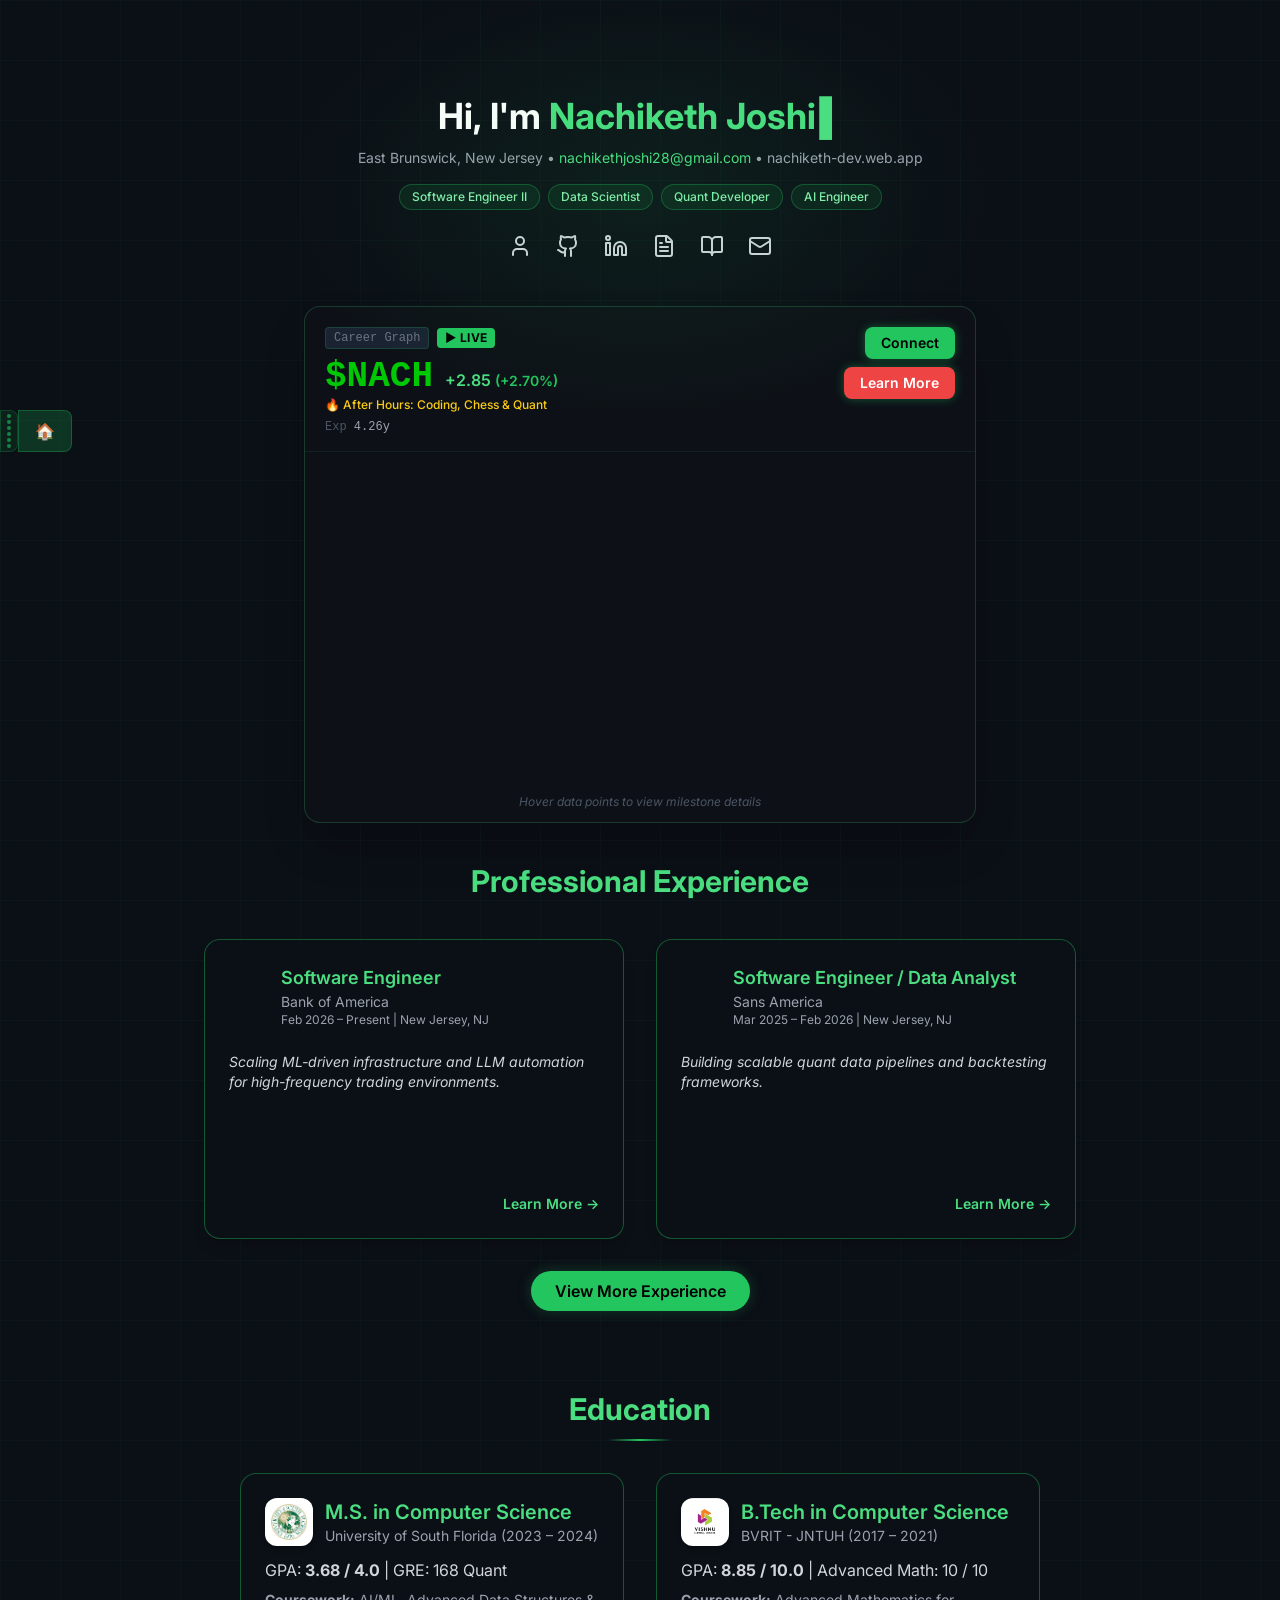
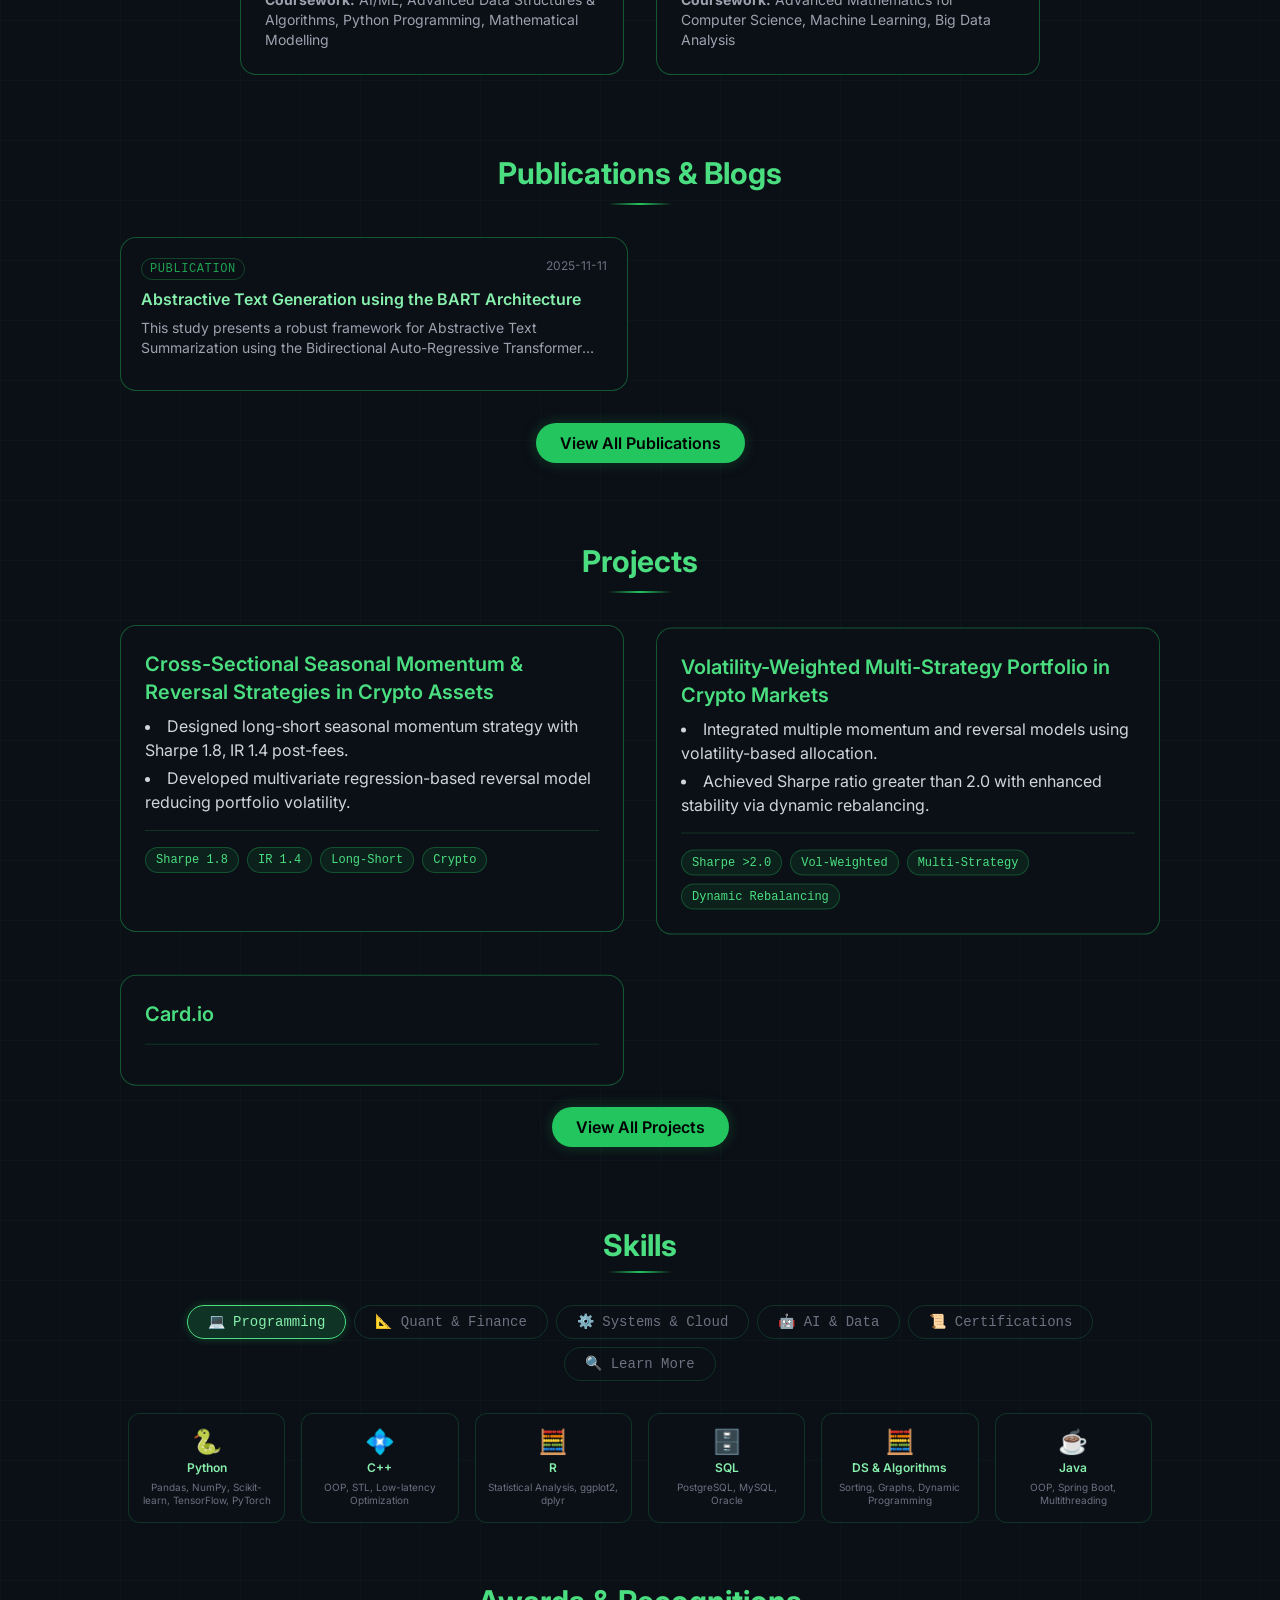
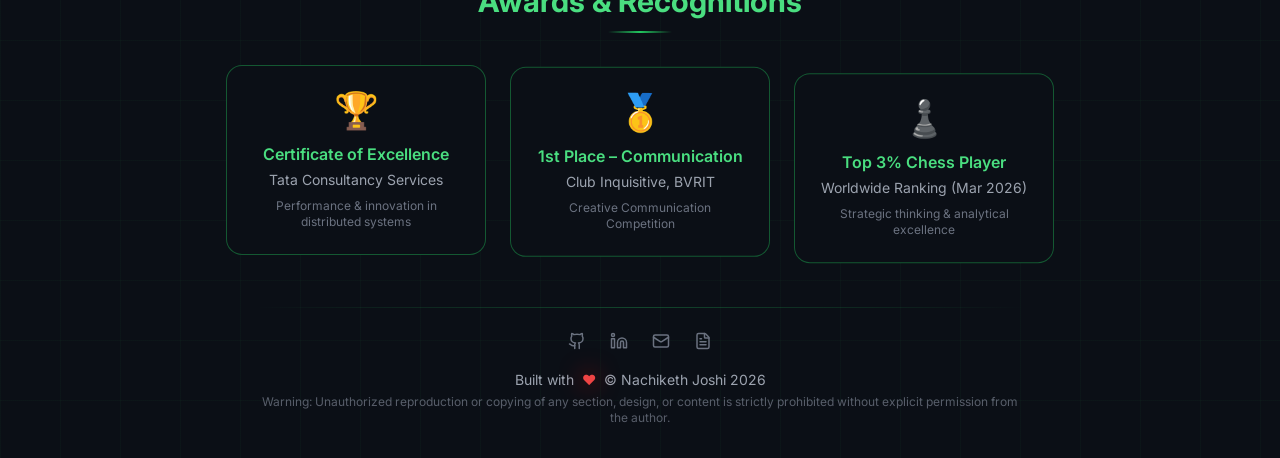
==== index.html @ 423914ac "deploy: nachikethjoshi28/portfolio@787a7dc255d54bb7ed77b43d5a99f5ac9893650b" ====
<!doctype html><html lang="en"><head><meta charset="utf-8"/><link rel="icon" href="./quant-logo.png"/><link rel="apple-touch-icon" href="./quant-logo.png"/><link rel="manifest" href="./manifest.json"/><meta name="viewport" content="width=device-width,initial-scale=1"/><meta name="theme-color" content="#000000"/><meta name="description" content="Web site created using create-react-app"/><link rel="apple-touch-icon" href="./logo192.png"/><link rel="manifest" href="./manifest.json"/><title>Nachiketh Joshi - Quantitative Portfolio</title><script defer="defer" src="./static/js/main.907b3007.js"></script><link href="./static/css/main.1e63f05b.css" rel="stylesheet"></head><body><noscript>You need to enable JavaScript to run this app.</noscript><div id="root"></div></body></html>
---- static/css/main.1e63f05b.css ----
@import url(https://fonts.googleapis.com/css2?family=Inter:wght@300;400;500;600;700;800&display=swap);*,:after,:before{--tw-border-spacing-x:0;--tw-border-spacing-y:0;--tw-translate-x:0;--tw-translate-y:0;--tw-rotate:0;--tw-skew-x:0;--tw-skew-y:0;--tw-scale-x:1;--tw-scale-y:1;--tw-pan-x: ;--tw-pan-y: ;--tw-pinch-zoom: ;--tw-scroll-snap-strictness:proximity;--tw-gradient-from-position: ;--tw-gradient-via-position: ;--tw-gradient-to-position: ;--tw-ordinal: ;--tw-slashed-zero: ;--tw-numeric-figure: ;--tw-numeric-spacing: ;--tw-numeric-fraction: ;--tw-ring-inset: ;--tw-ring-offset-width:0px;--tw-ring-offset-color:#fff;--tw-ring-color:#3b82f680;--tw-ring-offset-shadow:0 0 #0000;--tw-ring-shadow:0 0 #0000;--tw-shadow:0 0 #0000;--tw-shadow-colored:0 0 #0000;--tw-blur: ;--tw-brightness: ;--tw-contrast: ;--tw-grayscale: ;--tw-hue-rotate: ;--tw-invert: ;--tw-saturate: ;--tw-sepia: ;--tw-drop-shadow: ;--tw-backdrop-blur: ;--tw-backdrop-brightness: ;--tw-backdrop-contrast: ;--tw-backdrop-grayscale: ;--tw-backdrop-hue-rotate: ;--tw-backdrop-invert: ;--tw-backdrop-opacity: ;--tw-backdrop-saturate: ;--tw-backdrop-sepia: ;--tw-contain-size: ;--tw-contain-layout: ;--tw-contain-paint: ;--tw-contain-style: }::backdrop{--tw-border-spacing-x:0;--tw-border-spacing-y:0;--tw-translate-x:0;--tw-translate-y:0;--tw-rotate:0;--tw-skew-x:0;--tw-skew-y:0;--tw-scale-x:1;--tw-scale-y:1;--tw-pan-x: ;--tw-pan-y: ;--tw-pinch-zoom: ;--tw-scroll-snap-strictness:proximity;--tw-gradient-from-position: ;--tw-gradient-via-position: ;--tw-gradient-to-position: ;--tw-ordinal: ;--tw-slashed-zero: ;--tw-numeric-figure: ;--tw-numeric-spacing: ;--tw-numeric-fraction: ;--tw-ring-inset: ;--tw-ring-offset-width:0px;--tw-ring-offset-color:#fff;--tw-ring-color:#3b82f680;--tw-ring-offset-shadow:0 0 #0000;--tw-ring-shadow:0 0 #0000;--tw-shadow:0 0 #0000;--tw-shadow-colored:0 0 #0000;--tw-blur: ;--tw-brightness: ;--tw-contrast: ;--tw-grayscale: ;--tw-hue-rotate: ;--tw-invert: ;--tw-saturate: ;--tw-sepia: ;--tw-drop-shadow: ;--tw-backdrop-blur: ;--tw-backdrop-brightness: ;--tw-backdrop-contrast: ;--tw-backdrop-grayscale: ;--tw-backdrop-hue-rotate: ;--tw-backdrop-invert: ;--tw-backdrop-opacity: ;--tw-backdrop-saturate: ;--tw-backdrop-sepia: ;--tw-contain-size: ;--tw-contain-layout: ;--tw-contain-paint: ;--tw-contain-style: }

/*
! tailwindcss v3.4.18 | MIT License | https://tailwindcss.com
*/*,:after,:before{border:0 solid #e5e7eb;box-sizing:border-box}:after,:before{--tw-content:""}:host,html{-webkit-text-size-adjust:100%;font-feature-settings:normal;-webkit-tap-highlight-color:transparent;font-family:ui-sans-serif,system-ui,sans-serif,Apple Color Emoji,Segoe UI Emoji,Segoe UI Symbol,Noto Color Emoji;font-variation-settings:normal;line-height:1.5;tab-size:4}body{line-height:inherit;margin:0}hr{border-top-width:1px;color:inherit;height:0}abbr:where([title]){-webkit-text-decoration:underline dotted;text-decoration:underline dotted}h1,h2,h3,h4,h5,h6{font-size:inherit;font-weight:inherit}a{color:inherit;text-decoration:inherit}b,strong{font-weight:bolder}code,kbd,pre,samp{font-feature-settings:normal;font-family:ui-monospace,SFMono-Regular,Menlo,Monaco,Consolas,Liberation Mono,Courier New,monospace;font-size:1em;font-variation-settings:normal}small{font-size:80%}sub,sup{font-size:75%;line-height:0;position:relative;vertical-align:initial}sub{bottom:-.25em}sup{top:-.5em}table{border-collapse:collapse;border-color:inherit;text-indent:0}button,input,optgroup,select,textarea{font-feature-settings:inherit;color:inherit;font-family:inherit;font-size:100%;font-variation-settings:inherit;font-weight:inherit;letter-spacing:inherit;line-height:inherit;margin:0;padding:0}button,select{text-transform:none}button,input:where([type=button]),input:where([type=reset]),input:where([type=submit]){-webkit-appearance:button;background-color:initial;background-image:none}:-moz-focusring{outline:auto}:-moz-ui-invalid{box-shadow:none}progress{vertical-align:initial}::-webkit-inner-spin-button,::-webkit-outer-spin-button{height:auto}[type=search]{-webkit-appearance:textfield;outline-offset:-2px}::-webkit-search-decoration{-webkit-appearance:none}::-webkit-file-upload-button{-webkit-appearance:button;font:inherit}summary{display:list-item}blockquote,dd,dl,figure,h1,h2,h3,h4,h5,h6,hr,p,pre{margin:0}fieldset{margin:0}fieldset,legend{padding:0}menu,ol,ul{list-style:none;margin:0;padding:0}dialog{padding:0}textarea{resize:vertical}input::placeholder,textarea::placeholder{color:#9ca3af;opacity:1}[role=button],button{cursor:pointer}:disabled{cursor:default}audio,canvas,embed,iframe,img,object,svg,video{display:block;vertical-align:middle}img,video{height:auto;max-width:100%}[hidden]:where(:not([hidden=until-found])){display:none}.visible{visibility:visible}.fixed{position:fixed}.absolute{position:absolute}.relative{position:relative}.sticky{position:-webkit-sticky;position:sticky}.inset-0{inset:0}.-left-2{left:-.5rem}.-right-2{right:-.5rem}.left-6{left:1.5rem}.right-4{right:1rem}.right-6{right:1.5rem}.right-8{right:2rem}.top-0{top:0}.top-1\/2{top:50%}.top-2{top:.5rem}.top-3{top:.75rem}.top-4{top:1rem}.z-10{z-index:10}.z-50{z-index:50}.col-span-1{grid-column:span 1/span 1}.mx-auto{margin-left:auto;margin-right:auto}.my-0\.5{margin-bottom:.125rem;margin-top:.125rem}.my-10{margin-bottom:2.5rem;margin-top:2.5rem}.my-5{margin-bottom:1.25rem;margin-top:1.25rem}.my-6{margin-bottom:1.5rem;margin-top:1.5rem}.mb-1{margin-bottom:.25rem}.mb-1\.5{margin-bottom:.375rem}.mb-10{margin-bottom:2.5rem}.mb-2{margin-bottom:.5rem}.mb-3{margin-bottom:.75rem}.mb-4{margin-bottom:1rem}.mb-5{margin-bottom:1.25rem}.mb-6{margin-bottom:1.5rem}.mb-8{margin-bottom:2rem}.mr-2{margin-right:.5rem}.mt-0\.5{margin-top:.125rem}.mt-1{margin-top:.25rem}.mt-1\.5{margin-top:.375rem}.mt-12{margin-top:3rem}.mt-2{margin-top:.5rem}.mt-3{margin-top:.75rem}.mt-4{margin-top:1rem}.mt-6{margin-top:1.5rem}.mt-8{margin-top:2rem}.line-clamp-1{-webkit-line-clamp:1}.line-clamp-1,.line-clamp-2{-webkit-box-orient:vertical;display:-webkit-box;overflow:hidden}.line-clamp-2{-webkit-line-clamp:2}.line-clamp-3{-webkit-box-orient:vertical;-webkit-line-clamp:3;display:-webkit-box;overflow:hidden}.block{display:block}.inline{display:inline}.flex{display:flex}.inline-flex{display:inline-flex}.grid{display:grid}.contents{display:contents}.hidden{display:none}.h-1{height:.25rem}.h-10{height:2.5rem}.h-12{height:3rem}.h-14{height:3.5rem}.h-16{height:4rem}.h-40{height:10rem}.h-52{height:13rem}.h-\[110px\]{height:110px}.h-\[1px\]{height:1px}.h-\[2px\]{height:2px}.h-\[300px\]{height:300px}.h-full{height:100%}.max-h-0{max-height:0}.max-h-\[600px\]{max-height:600px}.min-h-\[150px\]{min-height:150px}.min-h-screen{min-height:100vh}.w-1{width:.25rem}.w-10{width:2.5rem}.w-11\/12{width:91.666667%}.w-12{width:3rem}.w-14{width:3.5rem}.w-16{width:4rem}.w-36{width:9rem}.w-\[260px\]{width:260px}.w-\[90\%\]{width:90%}.w-full{width:100%}.min-w-\[150px\]{min-width:150px}.min-w-\[220px\]{min-width:220px}.max-w-2xl{max-width:42rem}.max-w-3xl{max-width:48rem}.max-w-4xl{max-width:56rem}.max-w-5xl{max-width:64rem}.max-w-6xl{max-width:72rem}.max-w-md{max-width:28rem}.max-w-sm{max-width:24rem}.max-w-xl{max-width:36rem}.flex-1{flex:1 1}.flex-shrink-0,.shrink-0{flex-shrink:0}.-translate-x-4{--tw-translate-x:-1rem}.-translate-x-4,.-translate-x-6{transform:translate(var(--tw-translate-x),var(--tw-translate-y)) rotate(var(--tw-rotate)) skewX(var(--tw-skew-x)) skewY(var(--tw-skew-y)) scaleX(var(--tw-scale-x)) scaleY(var(--tw-scale-y))}.-translate-x-6{--tw-translate-x:-1.5rem}.-translate-y-1\/2{--tw-translate-y:-50%}.-translate-y-1\/2,.transform{transform:translate(var(--tw-translate-x),var(--tw-translate-y)) rotate(var(--tw-rotate)) skewX(var(--tw-skew-x)) skewY(var(--tw-skew-y)) scaleX(var(--tw-scale-x)) scaleY(var(--tw-scale-y))}.cursor-default{cursor:default}.cursor-grab{cursor:grab}.cursor-pointer{cursor:pointer}.select-none{-webkit-user-select:none;user-select:none}.resize{resize:both}.list-inside{list-style-position:inside}.list-disc{list-style-type:disc}.grid-cols-1{grid-template-columns:repeat(1,minmax(0,1fr))}.grid-cols-2{grid-template-columns:repeat(2,minmax(0,1fr))}.flex-row{flex-direction:row}.flex-row-reverse{flex-direction:row-reverse}.flex-col{flex-direction:column}.flex-wrap{flex-wrap:wrap}.items-start{align-items:flex-start}.items-center{align-items:center}.items-baseline{align-items:baseline}.items-stretch{align-items:stretch}.justify-center{justify-content:center}.justify-between{justify-content:space-between}.gap-0\.5{gap:.125rem}.gap-1{gap:.25rem}.gap-1\.5{gap:.375rem}.gap-2{gap:.5rem}.gap-3{gap:.75rem}.gap-4{gap:1rem}.gap-5{gap:1.25rem}.gap-6{gap:1.5rem}.gap-8{gap:2rem}.space-y-1>:not([hidden])~:not([hidden]){--tw-space-y-reverse:0;margin-bottom:calc(.25rem*var(--tw-space-y-reverse));margin-top:calc(.25rem*(1 - var(--tw-space-y-reverse)))}.space-y-10>:not([hidden])~:not([hidden]){--tw-space-y-reverse:0;margin-bottom:calc(2.5rem*var(--tw-space-y-reverse));margin-top:calc(2.5rem*(1 - var(--tw-space-y-reverse)))}.space-y-3>:not([hidden])~:not([hidden]){--tw-space-y-reverse:0;margin-bottom:calc(.75rem*var(--tw-space-y-reverse));margin-top:calc(.75rem*(1 - var(--tw-space-y-reverse)))}.space-y-5>:not([hidden])~:not([hidden]){--tw-space-y-reverse:0;margin-bottom:calc(1.25rem*var(--tw-space-y-reverse));margin-top:calc(1.25rem*(1 - var(--tw-space-y-reverse)))}.overflow-hidden{overflow:hidden}.overflow-y-auto{overflow-y:auto}.whitespace-pre-wrap{white-space:pre-wrap}.rounded{border-radius:.25rem}.rounded-2xl{border-radius:1rem}.rounded-3xl{border-radius:1.5rem}.rounded-full{border-radius:9999px}.rounded-lg{border-radius:.5rem}.rounded-md{border-radius:.375rem}.rounded-xl{border-radius:.75rem}.rounded-l-xl{border-bottom-left-radius:.75rem;border-top-left-radius:.75rem}.rounded-r-xl{border-bottom-right-radius:.75rem;border-top-right-radius:.75rem}.rounded-bl-lg{border-bottom-left-radius:.5rem}.rounded-br-lg{border-bottom-right-radius:.5rem}.rounded-tl-lg{border-top-left-radius:.5rem}.rounded-tr-lg{border-top-right-radius:.5rem}.border{border-width:1px}.border-2{border-width:2px}.border-b{border-bottom-width:1px}.border-t{border-top-width:1px}.border-blue-500\/30{border-color:#3b82f64d}.border-gray-600\/30{border-color:#4b55634d}.border-green-200{--tw-border-opacity:1;border-color:#bbf7d0;border-color:rgb(187 247 208/var(--tw-border-opacity,1))}.border-green-400{--tw-border-opacity:1;border-color:#4ade80;border-color:rgb(74 222 128/var(--tw-border-opacity,1))}.border-green-400\/20{border-color:#4ade8033}.border-green-400\/40{border-color:#4ade8066}.border-green-400\/60{border-color:#4ade8099}.border-green-500{--tw-border-opacity:1;border-color:#22c55e;border-color:rgb(34 197 94/var(--tw-border-opacity,1))}.border-green-500\/10{border-color:#22c55e1a}.border-green-500\/15{border-color:#22c55e26}.border-green-500\/20{border-color:#22c55e33}.border-green-500\/30{border-color:#22c55e4d}.border-green-500\/40{border-color:#22c55e66}.border-green-500\/60{border-color:#22c55e99}.border-purple-500\/30{border-color:#a855f74d}.border-yellow-500\/30{border-color:#eab3084d}.bg-\[\#0a0d12\]{--tw-bg-opacity:1;background-color:#0a0d12;background-color:rgb(10 13 18/var(--tw-bg-opacity,1))}.bg-\[\#0b0f16\]{--tw-bg-opacity:1;background-color:#0b0f16;background-color:rgb(11 15 22/var(--tw-bg-opacity,1))}.bg-\[\#0b0f16\]\/80{background-color:#0b0f16cc}.bg-\[\#0b0f16\]\/90{background-color:#0b0f16e6}.bg-\[\#0b0f16\]\/95{background-color:#0b0f16f2}.bg-\[\#0b1320\]{--tw-bg-opacity:1;background-color:#0b1320;background-color:rgb(11 19 32/var(--tw-bg-opacity,1))}.bg-\[\#0d1117\]{--tw-bg-opacity:1;background-color:#0d1117;background-color:rgb(13 17 23/var(--tw-bg-opacity,1))}.bg-\[\#101826\]\/90{background-color:#101826e6}.bg-\[\#1a2332\]{--tw-bg-opacity:1;background-color:#1a2332;background-color:rgb(26 35 50/var(--tw-bg-opacity,1))}.bg-black\/70{background-color:#000000b3}.bg-blue-500\/10{background-color:#3b82f61a}.bg-gray-700\/40{background-color:#37415166}.bg-green-500{--tw-bg-opacity:1;background-color:#22c55e;background-color:rgb(34 197 94/var(--tw-bg-opacity,1))}.bg-green-500\/10{background-color:#22c55e1a}.bg-green-500\/20{background-color:#22c55e33}.bg-green-500\/60{background-color:#22c55e99}.bg-purple-500\/10{background-color:#a855f71a}.bg-red-500{--tw-bg-opacity:1;background-color:#ef4444;background-color:rgb(239 68 68/var(--tw-bg-opacity,1))}.bg-transparent{background-color:initial}.bg-white{--tw-bg-opacity:1;background-color:#fff;background-color:rgb(255 255 255/var(--tw-bg-opacity,1))}.bg-yellow-500\/10{background-color:#eab3081a}.bg-gradient-to-r{background-image:linear-gradient(to right,var(--tw-gradient-stops))}.from-transparent{--tw-gradient-from:#0000 var(--tw-gradient-from-position);--tw-gradient-to:#0000 var(--tw-gradient-to-position);--tw-gradient-stops:var(--tw-gradient-from),var(--tw-gradient-to)}.via-green-500{--tw-gradient-to:#22c55e00 var(--tw-gradient-to-position);--tw-gradient-stops:var(--tw-gradient-from),#22c55e var(--tw-gradient-via-position),var(--tw-gradient-to)}.via-green-500\/30{--tw-gradient-to:#22c55e00 var(--tw-gradient-to-position);--tw-gradient-stops:var(--tw-gradient-from),#22c55e4d var(--tw-gradient-via-position),var(--tw-gradient-to)}.via-green-500\/40{--tw-gradient-to:#22c55e00 var(--tw-gradient-to-position);--tw-gradient-stops:var(--tw-gradient-from),#22c55e66 var(--tw-gradient-via-position),var(--tw-gradient-to)}.via-green-500\/60{--tw-gradient-to:#22c55e00 var(--tw-gradient-to-position);--tw-gradient-stops:var(--tw-gradient-from),#22c55e99 var(--tw-gradient-via-position),var(--tw-gradient-to)}.to-transparent{--tw-gradient-to:#0000 var(--tw-gradient-to-position)}.object-contain{object-fit:contain}.object-cover{object-fit:cover}.p-1\.5{padding:.375rem}.p-14{padding:3.5rem}.p-2{padding:.5rem}.p-3{padding:.75rem}.p-5{padding:1.25rem}.p-6{padding:1.5rem}.p-8{padding:2rem}.px-1{padding-left:.25rem;padding-right:.25rem}.px-1\.5{padding-left:.375rem;padding-right:.375rem}.px-10{padding-left:2.5rem;padding-right:2.5rem}.px-2{padding-left:.5rem;padding-right:.5rem}.px-2\.5{padding-left:.625rem;padding-right:.625rem}.px-3{padding-left:.75rem;padding-right:.75rem}.px-4{padding-left:1rem;padding-right:1rem}.px-5{padding-left:1.25rem;padding-right:1.25rem}.px-6{padding-left:1.5rem;padding-right:1.5rem}.py-0\.5{padding-bottom:.125rem;padding-top:.125rem}.py-1{padding-bottom:.25rem;padding-top:.25rem}.py-1\.5{padding-bottom:.375rem;padding-top:.375rem}.py-10{padding-bottom:2.5rem;padding-top:2.5rem}.py-12{padding-bottom:3rem;padding-top:3rem}.py-2{padding-bottom:.5rem;padding-top:.5rem}.py-20{padding-bottom:5rem;padding-top:5rem}.py-3{padding-bottom:.75rem;padding-top:.75rem}.py-6{padding-bottom:1.5rem;padding-top:1.5rem}.py-8{padding-bottom:2rem;padding-top:2rem}.pb-1{padding-bottom:.25rem}.pb-1\.5{padding-bottom:.375rem}.pb-10{padding-bottom:2.5rem}.pb-14{padding-bottom:3.5rem}.pb-2{padding-bottom:.5rem}.pb-3{padding-bottom:.75rem}.pb-4{padding-bottom:1rem}.pb-5{padding-bottom:1.25rem}.pb-8{padding-bottom:2rem}.pt-1{padding-top:.25rem}.pt-1\.5{padding-top:.375rem}.pt-14{padding-top:3.5rem}.pt-16{padding-top:4rem}.pt-20{padding-top:5rem}.pt-24{padding-top:6rem}.pt-3{padding-top:.75rem}.pt-4{padding-top:1rem}.pt-5{padding-top:1.25rem}.text-left{text-align:left}.text-center{text-align:center}.text-right{text-align:right}.font-mono{font-family:ui-monospace,SFMono-Regular,Menlo,Monaco,Consolas,Liberation Mono,Courier New,monospace}.text-2xl{font-size:1.5rem;line-height:2rem}.text-3xl{font-size:1.875rem;line-height:2.25rem}.text-4xl{font-size:2.25rem;line-height:2.5rem}.text-5xl{font-size:3rem;line-height:1}.text-\[1\.3rem\]{font-size:1.3rem}.text-\[10px\]{font-size:10px}.text-\[11px\]{font-size:11px}.text-\[12px\]{font-size:12px}.text-\[15px\]{font-size:15px}.text-base{font-size:1rem;line-height:1.5rem}.text-lg{font-size:1.125rem;line-height:1.75rem}.text-sm{font-size:.875rem;line-height:1.25rem}.text-xl{font-size:1.25rem;line-height:1.75rem}.text-xs{font-size:.75rem;line-height:1rem}.font-bold{font-weight:700}.font-extrabold{font-weight:800}.font-medium{font-weight:500}.font-semibold{font-weight:600}.uppercase{text-transform:uppercase}.capitalize{text-transform:capitalize}.italic{font-style:italic}.tabular-nums{--tw-numeric-spacing:tabular-nums;font-feature-settings:var(--tw-ordinal) var(--tw-slashed-zero) var(--tw-numeric-figure) var(--tw-numeric-spacing) var(--tw-numeric-fraction);font-variant-numeric:var(--tw-ordinal) var(--tw-slashed-zero) var(--tw-numeric-figure) var(--tw-numeric-spacing) var(--tw-numeric-fraction)}.leading-none{line-height:1}.leading-relaxed{line-height:1.625}.leading-snug{line-height:1.375}.leading-tight{line-height:1.25}.tracking-\[0\.2em\]{letter-spacing:.2em}.tracking-wide{letter-spacing:.025em}.tracking-wider{letter-spacing:.05em}.tracking-widest{letter-spacing:.1em}.text-black{--tw-text-opacity:1;color:#000;color:rgb(0 0 0/var(--tw-text-opacity,1))}.text-blue-400{--tw-text-opacity:1;color:#60a5fa;color:rgb(96 165 250/var(--tw-text-opacity,1))}.text-gray-200{--tw-text-opacity:1;color:#e5e7eb;color:rgb(229 231 235/var(--tw-text-opacity,1))}.text-gray-300{--tw-text-opacity:1;color:#d1d5db;color:rgb(209 213 219/var(--tw-text-opacity,1))}.text-gray-400{--tw-text-opacity:1;color:#9ca3af;color:rgb(156 163 175/var(--tw-text-opacity,1))}.text-gray-500{--tw-text-opacity:1;color:#6b7280;color:rgb(107 114 128/var(--tw-text-opacity,1))}.text-gray-500\/80{color:#6b7280cc}.text-gray-600{--tw-text-opacity:1;color:#4b5563;color:rgb(75 85 99/var(--tw-text-opacity,1))}.text-green-300{--tw-text-opacity:1;color:#86efac;color:rgb(134 239 172/var(--tw-text-opacity,1))}.text-green-400{--tw-text-opacity:1;color:#4ade80;color:rgb(74 222 128/var(--tw-text-opacity,1))}.text-green-400\/50{color:#4ade8080}.text-green-400\/70{color:#4ade80b3}.text-green-500{--tw-text-opacity:1;color:#22c55e;color:rgb(34 197 94/var(--tw-text-opacity,1))}.text-green-500\/60{color:#22c55e99}.text-green-500\/80{color:#22c55ecc}.text-purple-400{--tw-text-opacity:1;color:#c084fc;color:rgb(192 132 252/var(--tw-text-opacity,1))}.text-red-500{--tw-text-opacity:1;color:#ef4444;color:rgb(239 68 68/var(--tw-text-opacity,1))}.text-white{--tw-text-opacity:1;color:#fff;color:rgb(255 255 255/var(--tw-text-opacity,1))}.text-yellow-400{--tw-text-opacity:1;color:#facc15;color:rgb(250 204 21/var(--tw-text-opacity,1))}.placeholder-gray-500::placeholder{--tw-placeholder-opacity:1;color:#6b7280;color:rgb(107 114 128/var(--tw-placeholder-opacity,1))}.placeholder-gray-600::placeholder{--tw-placeholder-opacity:1;color:#4b5563;color:rgb(75 85 99/var(--tw-placeholder-opacity,1))}.opacity-0{opacity:0}.opacity-100{opacity:1}.shadow-2xl{--tw-shadow:0 25px 50px -12px #00000040;--tw-shadow-colored:0 25px 50px -12px var(--tw-shadow-color);box-shadow:0 0 #0000,0 0 #0000,var(--tw-shadow);box-shadow:var(--tw-ring-offset-shadow,0 0 #0000),var(--tw-ring-shadow,0 0 #0000),var(--tw-shadow)}.shadow-\[0_0_10px_rgba\(239\2c 68\2c 68\2c 0\.6\)\]{--tw-shadow:0 0 10px #ef444499;--tw-shadow-colored:0 0 10px var(--tw-shadow-color)}.shadow-\[0_0_10px_rgba\(239\2c 68\2c 68\2c 0\.6\)\],.shadow-\[0_0_10px_rgba\(34\2c 197\2c 94\2c 0\.3\)\]{box-shadow:0 0 #0000,0 0 #0000,var(--tw-shadow);box-shadow:var(--tw-ring-offset-shadow,0 0 #0000),var(--tw-ring-shadow,0 0 #0000),var(--tw-shadow)}.shadow-\[0_0_10px_rgba\(34\2c 197\2c 94\2c 0\.3\)\]{--tw-shadow:0 0 10px #22c55e4d;--tw-shadow-colored:0 0 10px var(--tw-shadow-color)}.shadow-\[0_0_10px_rgba\(34\2c 197\2c 94\2c 0\.4\)\]{--tw-shadow:0 0 10px #22c55e66;--tw-shadow-colored:0 0 10px var(--tw-shadow-color)}.shadow-\[0_0_10px_rgba\(34\2c 197\2c 94\2c 0\.4\)\],.shadow-\[0_0_10px_rgba\(34\2c 197\2c 94\2c 0\.5\)\]{box-shadow:0 0 #0000,0 0 #0000,var(--tw-shadow);box-shadow:var(--tw-ring-offset-shadow,0 0 #0000),var(--tw-ring-shadow,0 0 #0000),var(--tw-shadow)}.shadow-\[0_0_10px_rgba\(34\2c 197\2c 94\2c 0\.5\)\]{--tw-shadow:0 0 10px #22c55e80;--tw-shadow-colored:0 0 10px var(--tw-shadow-color)}.shadow-\[0_0_10px_rgba\(34\2c 197\2c 94\2c 0\.8\)\]{--tw-shadow:0 0 10px #22c55ecc;--tw-shadow-colored:0 0 10px var(--tw-shadow-color)}.shadow-\[0_0_10px_rgba\(34\2c 197\2c 94\2c 0\.8\)\],.shadow-\[0_0_15px_rgba\(34\2c 197\2c 94\2c 0\.25\)\]{box-shadow:0 0 #0000,0 0 #0000,var(--tw-shadow);box-shadow:var(--tw-ring-offset-shadow,0 0 #0000),var(--tw-ring-shadow,0 0 #0000),var(--tw-shadow)}.shadow-\[0_0_15px_rgba\(34\2c 197\2c 94\2c 0\.25\)\]{--tw-shadow:0 0 15px #22c55e40;--tw-shadow-colored:0 0 15px var(--tw-shadow-color)}.shadow-\[0_0_15px_rgba\(34\2c 197\2c 94\2c 0\.3\)\]{--tw-shadow:0 0 15px #22c55e4d;--tw-shadow-colored:0 0 15px var(--tw-shadow-color)}.shadow-\[0_0_15px_rgba\(34\2c 197\2c 94\2c 0\.3\)\],.shadow-\[0_0_15px_rgba\(34\2c 197\2c 94\2c 0\.6\)\]{box-shadow:0 0 #0000,0 0 #0000,var(--tw-shadow);box-shadow:var(--tw-ring-offset-shadow,0 0 #0000),var(--tw-ring-shadow,0 0 #0000),var(--tw-shadow)}.shadow-\[0_0_15px_rgba\(34\2c 197\2c 94\2c 0\.6\)\]{--tw-shadow:0 0 15px #22c55e99;--tw-shadow-colored:0 0 15px var(--tw-shadow-color)}.shadow-\[0_0_25px_rgba\(34\2c 197\2c 94\2c 0\.4\)\]{--tw-shadow:0 0 25px #22c55e66;--tw-shadow-colored:0 0 25px var(--tw-shadow-color)}.shadow-\[0_0_25px_rgba\(34\2c 197\2c 94\2c 0\.4\)\],.shadow-lg{box-shadow:0 0 #0000,0 0 #0000,var(--tw-shadow);box-shadow:var(--tw-ring-offset-shadow,0 0 #0000),var(--tw-ring-shadow,0 0 #0000),var(--tw-shadow)}.shadow-lg{--tw-shadow:0 10px 15px -3px #0000001a,0 4px 6px -4px #0000001a;--tw-shadow-colored:0 10px 15px -3px var(--tw-shadow-color),0 4px 6px -4px var(--tw-shadow-color)}.shadow-md{--tw-shadow:0 4px 6px -1px #0000001a,0 2px 4px -2px #0000001a;--tw-shadow-colored:0 4px 6px -1px var(--tw-shadow-color),0 2px 4px -2px var(--tw-shadow-color);box-shadow:0 0 #0000,0 0 #0000,var(--tw-shadow);box-shadow:var(--tw-ring-offset-shadow,0 0 #0000),var(--tw-ring-shadow,0 0 #0000),var(--tw-shadow)}.outline-none{outline:2px solid #0000;outline-offset:2px}.drop-shadow{--tw-drop-shadow:drop-shadow(0 1px 2px #0000001a) drop-shadow(0 1px 1px #0000000f)}.drop-shadow,.drop-shadow-\[0_0_10px_rgba\(0\2c 200\2c 5\2c 0\.9\)\]{filter:var(--tw-blur) var(--tw-brightness) var(--tw-contrast) var(--tw-grayscale) var(--tw-hue-rotate) var(--tw-invert) var(--tw-saturate) var(--tw-sepia) var(--tw-drop-shadow)}.drop-shadow-\[0_0_10px_rgba\(0\2c 200\2c 5\2c 0\.9\)\]{--tw-drop-shadow:drop-shadow(0 0 10px #00c805e6)}.drop-shadow-\[0_0_12px_rgba\(255\2c 0\2c 0\2c 0\.8\)\]{--tw-drop-shadow:drop-shadow(0 0 12px #f00c)}.drop-shadow-\[0_0_12px_rgba\(255\2c 0\2c 0\2c 0\.8\)\],.filter{filter:var(--tw-blur) var(--tw-brightness) var(--tw-contrast) var(--tw-grayscale) var(--tw-hue-rotate) var(--tw-invert) var(--tw-saturate) var(--tw-sepia) var(--tw-drop-shadow)}.backdrop-blur{--tw-backdrop-blur:blur(8px)}.backdrop-blur,.backdrop-blur-sm{-webkit-backdrop-filter:var(--tw-backdrop-blur) var(--tw-backdrop-brightness) var(--tw-backdrop-contrast) var(--tw-backdrop-grayscale) var(--tw-backdrop-hue-rotate) var(--tw-backdrop-invert) var(--tw-backdrop-opacity) var(--tw-backdrop-saturate) var(--tw-backdrop-sepia);backdrop-filter:var(--tw-backdrop-blur) var(--tw-backdrop-brightness) var(--tw-backdrop-contrast) var(--tw-backdrop-grayscale) var(--tw-backdrop-hue-rotate) var(--tw-backdrop-invert) var(--tw-backdrop-opacity) var(--tw-backdrop-saturate) var(--tw-backdrop-sepia)}.backdrop-blur-sm{--tw-backdrop-blur:blur(4px)}.transition{transition-duration:.15s;transition-property:color,background-color,border-color,fill,stroke,opacity,box-shadow,transform,filter,-webkit-text-decoration-color,-webkit-backdrop-filter;transition-property:color,background-color,border-color,text-decoration-color,fill,stroke,opacity,box-shadow,transform,filter,backdrop-filter;transition-property:color,background-color,border-color,text-decoration-color,fill,stroke,opacity,box-shadow,transform,filter,backdrop-filter,-webkit-text-decoration-color,-webkit-backdrop-filter;transition-timing-function:cubic-bezier(.4,0,.2,1)}.transition-all{transition-duration:.15s;transition-property:all;transition-timing-function:cubic-bezier(.4,0,.2,1)}.transition-colors{transition-duration:.15s;transition-property:color,background-color,border-color,fill,stroke,-webkit-text-decoration-color;transition-property:color,background-color,border-color,text-decoration-color,fill,stroke;transition-property:color,background-color,border-color,text-decoration-color,fill,stroke,-webkit-text-decoration-color;transition-timing-function:cubic-bezier(.4,0,.2,1)}.transition-transform{transition-duration:.15s;transition-property:transform;transition-timing-function:cubic-bezier(.4,0,.2,1)}.duration-200{transition-duration:.2s}.duration-300{transition-duration:.3s}.duration-500{transition-duration:.5s}.duration-700{transition-duration:.7s}.ease-out{transition-timing-function:cubic-bezier(0,0,.2,1)}body{background-color:#0b0f16;color:#fff;font-family:Inter,sans-serif}.bg-grid{background-image:linear-gradient(#22c55e0a 1px,#0000 0),linear-gradient(90deg,#22c55e0a 1px,#0000 0);background-size:60px 60px}.hero-glow-bg{position:relative}.hero-glow-bg:before{background:radial-gradient(ellipse at center,#22c55e17 0,#0000 65%);content:"";height:500px;left:50%;pointer-events:none;position:absolute;top:-60px;transform:translateX(-50%);width:800px;z-index:0}.section-box{background:#0a0f14b3;border:1px solid #22c55e40;border-radius:1rem;box-shadow:0 0 20px #22c55e1a;margin:2rem auto;max-width:1000px;padding:2rem;transition:all .3s ease}.section-box:hover{border-color:#22c55e99;box-shadow:0 0 30px #22c55e99;transform:translateY(-4px)}.glow-title{color:#22c55e;font-size:1.8rem;font-weight:700;margin-bottom:1rem;text-align:center;text-shadow:0 0 8px #22c55e99}.neon-card{background:#0f1419cc;border:1px solid #22c55e40;border-radius:1rem;box-shadow:0 0 15px #22c55e1a;padding:1.5rem;transition:all .3s ease}.neon-card:hover{border-color:#22c55e99;box-shadow:0 0 25px #22c55e99;transform:translateY(-4px)}.Typewriter__cursor{color:#22c55e!important;text-shadow:0 0 8px #22c55ecc}.perspective{perspective:1000px}.rotate-y-180{transform:rotateY(180deg)}.backface-hidden{-webkit-backface-visibility:hidden;backface-visibility:hidden}.transform-style-preserve-3d{transform-style:preserve-3d}@keyframes badgePulse{0%,to{box-shadow:0 0 0 0 #22c55e80}50%{box-shadow:0 0 0 8px #22c55e00}}.badge-pulse{animation:badgePulse 2.5s ease-in-out infinite}::-webkit-scrollbar{height:6px;width:6px}::-webkit-scrollbar-track{background:#0000}::-webkit-scrollbar-thumb{background-color:#22c55e80;border-radius:10px;box-shadow:0 0 10px #22c55e66;-webkit-transition:all .3s ease;transition:all .3s ease}::-webkit-scrollbar-thumb:hover{background-color:#22c55e;box-shadow:0 0 12px #22c55eb3}::-webkit-scrollbar{width:0}div:hover::-webkit-scrollbar{width:6px}@keyframes marquee{0%{transform:translateX(0)}to{transform:translateX(-50%)}}.marquee-track{animation:marquee linear infinite;will-change:transform}.marquee-track:hover{animation-play-state:paused}.marquee-wrapper{-webkit-mask-image:linear-gradient(90deg,#0000 0,#000 8%,#000 92%,#0000);mask-image:linear-gradient(90deg,#0000 0,#000 8%,#000 92%,#0000)}.hover\:-translate-y-0\.5:hover{--tw-translate-y:-0.125rem}.hover\:-translate-y-0\.5:hover,.hover\:scale-105:hover{transform:translate(var(--tw-translate-x),var(--tw-translate-y)) rotate(var(--tw-rotate)) skewX(var(--tw-skew-x)) skewY(var(--tw-skew-y)) scaleX(var(--tw-scale-x)) scaleY(var(--tw-scale-y))}.hover\:scale-105:hover{--tw-scale-x:1.05;--tw-scale-y:1.05}.hover\:border-gray-500\/50:hover{border-color:#6b728080}.hover\:border-green-400:hover{--tw-border-opacity:1;border-color:#4ade80;border-color:rgb(74 222 128/var(--tw-border-opacity,1))}.hover\:border-green-400\/50:hover{border-color:#4ade8080}.hover\:border-green-400\/60:hover{border-color:#4ade8099}.hover\:border-green-500\/40:hover{border-color:#22c55e66}.hover\:bg-gray-600\/50:hover{background-color:#4b556380}.hover\:bg-green-400:hover{--tw-bg-opacity:1;background-color:#4ade80;background-color:rgb(74 222 128/var(--tw-bg-opacity,1))}.hover\:bg-green-500\/10:hover{background-color:#22c55e1a}.hover\:bg-green-500\/30:hover{background-color:#22c55e4d}.hover\:bg-green-500\/40:hover{background-color:#22c55e66}.hover\:bg-red-400:hover{--tw-bg-opacity:1;background-color:#f87171;background-color:rgb(248 113 113/var(--tw-bg-opacity,1))}.hover\:text-black:hover{--tw-text-opacity:1;color:#000;color:rgb(0 0 0/var(--tw-text-opacity,1))}.hover\:text-gray-300:hover{--tw-text-opacity:1;color:#d1d5db;color:rgb(209 213 219/var(--tw-text-opacity,1))}.hover\:text-green-300:hover{--tw-text-opacity:1;color:#86efac;color:rgb(134 239 172/var(--tw-text-opacity,1))}.hover\:text-green-400:hover{--tw-text-opacity:1;color:#4ade80;color:rgb(74 222 128/var(--tw-text-opacity,1))}.hover\:text-red-400:hover{--tw-text-opacity:1;color:#f87171;color:rgb(248 113 113/var(--tw-text-opacity,1))}.hover\:text-white:hover{--tw-text-opacity:1;color:#fff;color:rgb(255 255 255/var(--tw-text-opacity,1))}.hover\:underline:hover{-webkit-text-decoration-line:underline;text-decoration-line:underline}.hover\:shadow-\[0_0_10px_rgba\(34\2c 197\2c 94\2c 0\.08\)\]:hover{--tw-shadow:0 0 10px #22c55e14;--tw-shadow-colored:0 0 10px var(--tw-shadow-color)}.hover\:shadow-\[0_0_10px_rgba\(34\2c 197\2c 94\2c 0\.08\)\]:hover,.hover\:shadow-\[0_0_10px_rgba\(34\2c 197\2c 94\2c 0\.5\)\]:hover{box-shadow:0 0 #0000,0 0 #0000,var(--tw-shadow);box-shadow:var(--tw-ring-offset-shadow,0 0 #0000),var(--tw-ring-shadow,0 0 #0000),var(--tw-shadow)}.hover\:shadow-\[0_0_10px_rgba\(34\2c 197\2c 94\2c 0\.5\)\]:hover{--tw-shadow:0 0 10px #22c55e80;--tw-shadow-colored:0 0 10px var(--tw-shadow-color)}.hover\:shadow-\[0_0_14px_rgba\(34\2c 197\2c 94\2c 0\.2\)\]:hover{--tw-shadow:0 0 14px #22c55e33;--tw-shadow-colored:0 0 14px var(--tw-shadow-color);box-shadow:0 0 #0000,0 0 #0000,var(--tw-shadow);box-shadow:var(--tw-ring-offset-shadow,0 0 #0000),var(--tw-ring-shadow,0 0 #0000),var(--tw-shadow)}.hover\:shadow-\[0_0_15px_rgba\(34\2c 197\2c 94\2c 0\.3\)\]:hover{--tw-shadow:0 0 15px #22c55e4d;--tw-shadow-colored:0 0 15px var(--tw-shadow-color)}.hover\:shadow-\[0_0_15px_rgba\(34\2c 197\2c 94\2c 0\.3\)\]:hover,.hover\:shadow-\[0_0_15px_rgba\(34\2c 197\2c 94\2c 0\.4\)\]:hover{box-shadow:0 0 #0000,0 0 #0000,var(--tw-shadow);box-shadow:var(--tw-ring-offset-shadow,0 0 #0000),var(--tw-ring-shadow,0 0 #0000),var(--tw-shadow)}.hover\:shadow-\[0_0_15px_rgba\(34\2c 197\2c 94\2c 0\.4\)\]:hover{--tw-shadow:0 0 15px #22c55e66;--tw-shadow-colored:0 0 15px var(--tw-shadow-color)}.hover\:shadow-\[0_0_15px_rgba\(34\2c 197\2c 94\2c 0\.5\)\]:hover{--tw-shadow:0 0 15px #22c55e80;--tw-shadow-colored:0 0 15px var(--tw-shadow-color)}.hover\:shadow-\[0_0_15px_rgba\(34\2c 197\2c 94\2c 0\.5\)\]:hover,.hover\:shadow-\[0_0_20px_rgba\(34\2c 197\2c 94\2c 0\.5\)\]:hover{box-shadow:0 0 #0000,0 0 #0000,var(--tw-shadow);box-shadow:var(--tw-ring-offset-shadow,0 0 #0000),var(--tw-ring-shadow,0 0 #0000),var(--tw-shadow)}.hover\:shadow-\[0_0_20px_rgba\(34\2c 197\2c 94\2c 0\.5\)\]:hover{--tw-shadow:0 0 20px #22c55e80;--tw-shadow-colored:0 0 20px var(--tw-shadow-color)}.hover\:shadow-\[0_0_24px_rgba\(34\2c 197\2c 94\2c 0\.12\)\]:hover{--tw-shadow:0 0 24px #22c55e1f;--tw-shadow-colored:0 0 24px var(--tw-shadow-color)}.hover\:shadow-\[0_0_24px_rgba\(34\2c 197\2c 94\2c 0\.12\)\]:hover,.hover\:shadow-\[0_0_25px_rgba\(34\2c 197\2c 94\2c 0\.5\)\]:hover{box-shadow:0 0 #0000,0 0 #0000,var(--tw-shadow);box-shadow:var(--tw-ring-offset-shadow,0 0 #0000),var(--tw-ring-shadow,0 0 #0000),var(--tw-shadow)}.hover\:shadow-\[0_0_25px_rgba\(34\2c 197\2c 94\2c 0\.5\)\]:hover{--tw-shadow:0 0 25px #22c55e80;--tw-shadow-colored:0 0 25px var(--tw-shadow-color)}.focus\:border-green-400:focus{--tw-border-opacity:1;border-color:#4ade80;border-color:rgb(74 222 128/var(--tw-border-opacity,1))}.focus\:border-green-500\/50:focus{border-color:#22c55e80}.focus\:outline-none:focus{outline:2px solid #0000;outline-offset:2px}.active\:cursor-grabbing:active{cursor:grabbing}.group:hover .group-hover\:scale-105{--tw-scale-x:1.05;--tw-scale-y:1.05}.group:hover .group-hover\:scale-105,.group:hover .group-hover\:scale-110{transform:translate(var(--tw-translate-x),var(--tw-translate-y)) rotate(var(--tw-rotate)) skewX(var(--tw-skew-x)) skewY(var(--tw-skew-y)) scaleX(var(--tw-scale-x)) scaleY(var(--tw-scale-y))}.group:hover .group-hover\:scale-110{--tw-scale-x:1.1;--tw-scale-y:1.1}.group:hover .group-hover\:via-green-400\/70{--tw-gradient-to:#4ade8000 var(--tw-gradient-to-position);--tw-gradient-stops:var(--tw-gradient-from),#4ade80b3 var(--tw-gradient-via-position),var(--tw-gradient-to)}.group:hover .group-hover\:text-green-300{--tw-text-opacity:1;color:#86efac;color:rgb(134 239 172/var(--tw-text-opacity,1))}.group:hover .group-hover\:text-green-400{--tw-text-opacity:1;color:#4ade80;color:rgb(74 222 128/var(--tw-text-opacity,1))}@media (min-width:640px){.sm\:mt-0{margin-top:0}.sm\:grid-cols-2{grid-template-columns:repeat(2,minmax(0,1fr))}.sm\:grid-cols-3{grid-template-columns:repeat(3,minmax(0,1fr))}.sm\:flex-row{flex-direction:row}.sm\:items-start{align-items:flex-start}.sm\:items-end{align-items:flex-end}.sm\:items-center{align-items:center}.sm\:justify-between{justify-content:space-between}}@media (min-width:768px){.md\:w-\[420px\]{width:420px}.md\:grid-cols-2{grid-template-columns:repeat(2,minmax(0,1fr))}.md\:grid-cols-4{grid-template-columns:repeat(4,minmax(0,1fr))}.md\:flex-row{flex-direction:row}.md\:items-end{align-items:flex-end}.md\:justify-between{justify-content:space-between}.md\:px-24{padding-left:6rem;padding-right:6rem}.md\:text-4xl{font-size:2.25rem;line-height:2.5rem}.md\:text-5xl{font-size:3rem;line-height:1}.md\:text-lg{font-size:1.125rem;line-height:1.75rem}.md\:text-xl{font-size:1.25rem;line-height:1.75rem}}@media (min-width:1024px){.lg\:col-span-2{grid-column:span 2/span 2}.lg\:block{display:block}.lg\:grid-cols-2{grid-template-columns:repeat(2,minmax(0,1fr))}.lg\:grid-cols-3{grid-template-columns:repeat(3,minmax(0,1fr))}.lg\:grid-cols-4{grid-template-columns:repeat(4,minmax(0,1fr))}.lg\:grid-cols-5{grid-template-columns:repeat(5,minmax(0,1fr))}.lg\:border-r{border-right-width:1px}.lg\:border-green-400\/30{border-color:#4ade804d}}@media (min-width:1280px){.xl\:grid-cols-5{grid-template-columns:repeat(5,minmax(0,1fr))}.xl\:grid-cols-6{grid-template-columns:repeat(6,minmax(0,1fr))}}
/*# sourceMappingURL=main.1e63f05b.css.map*/
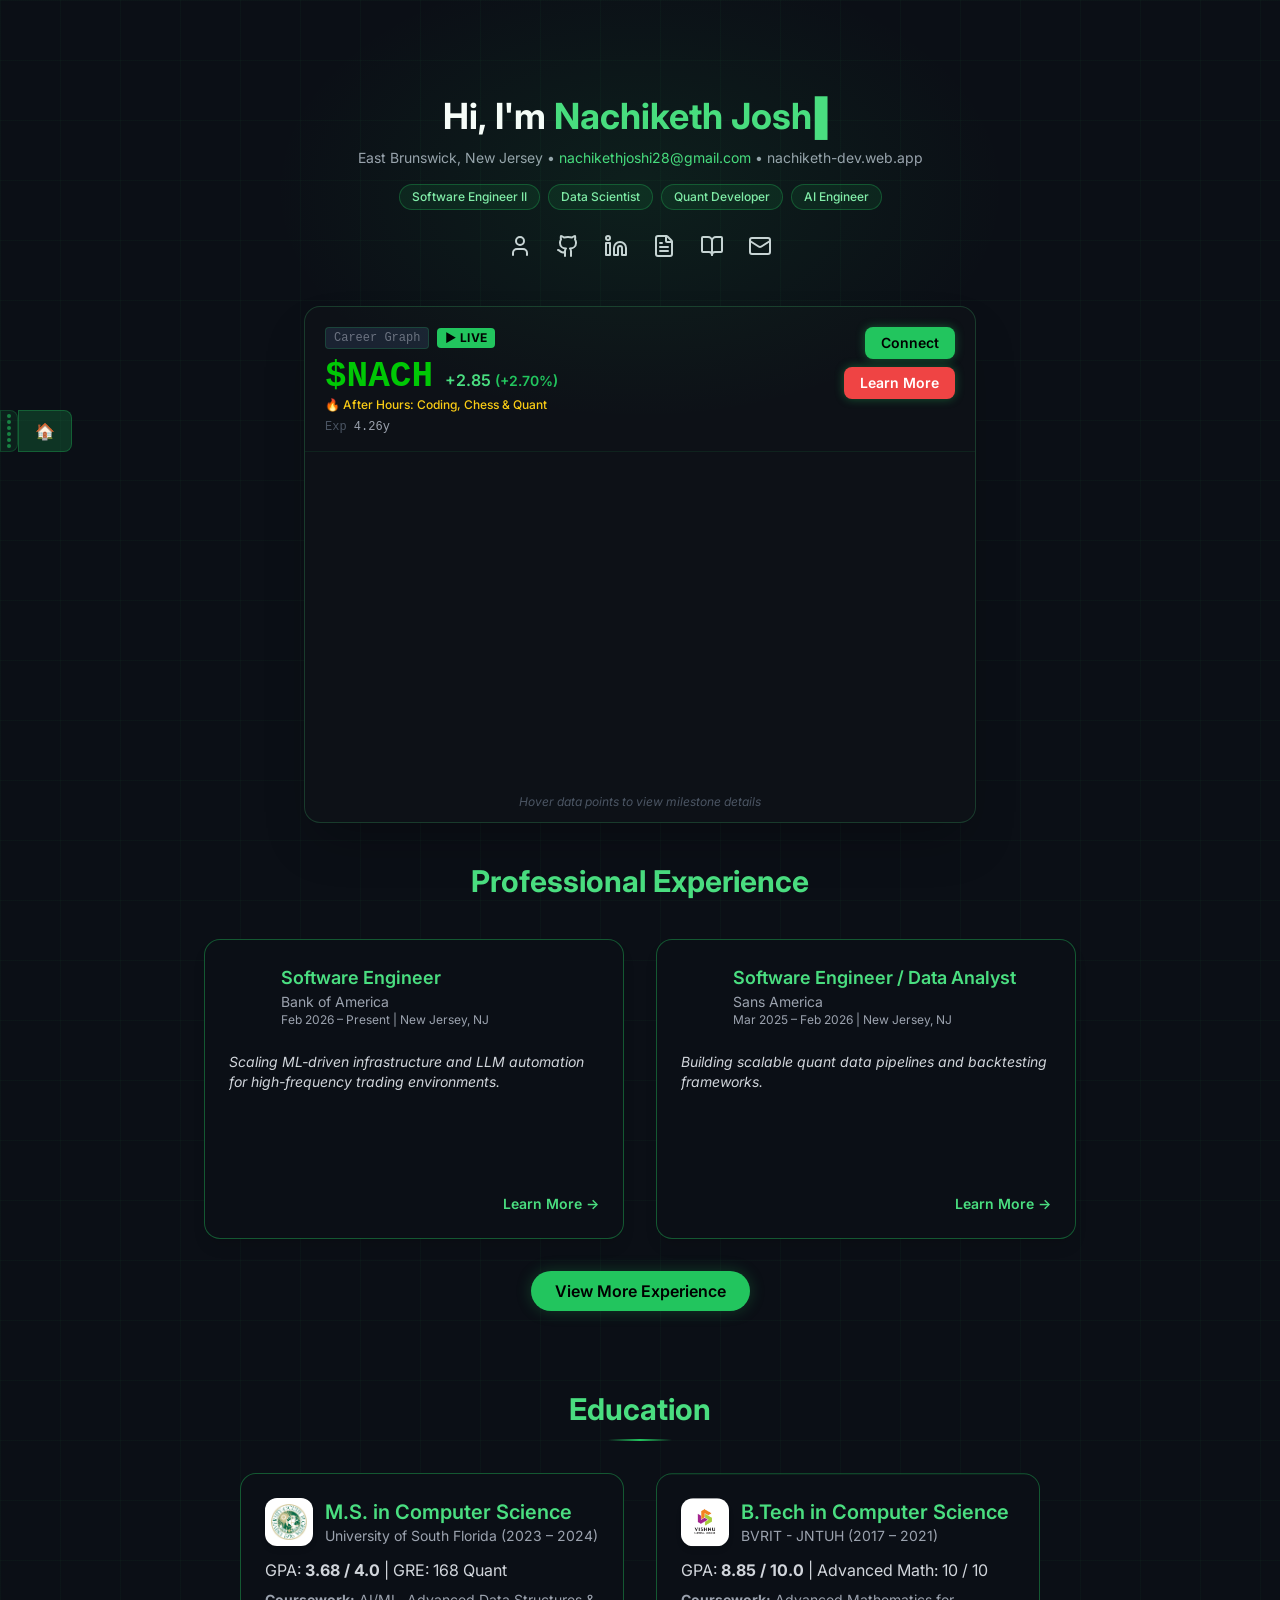
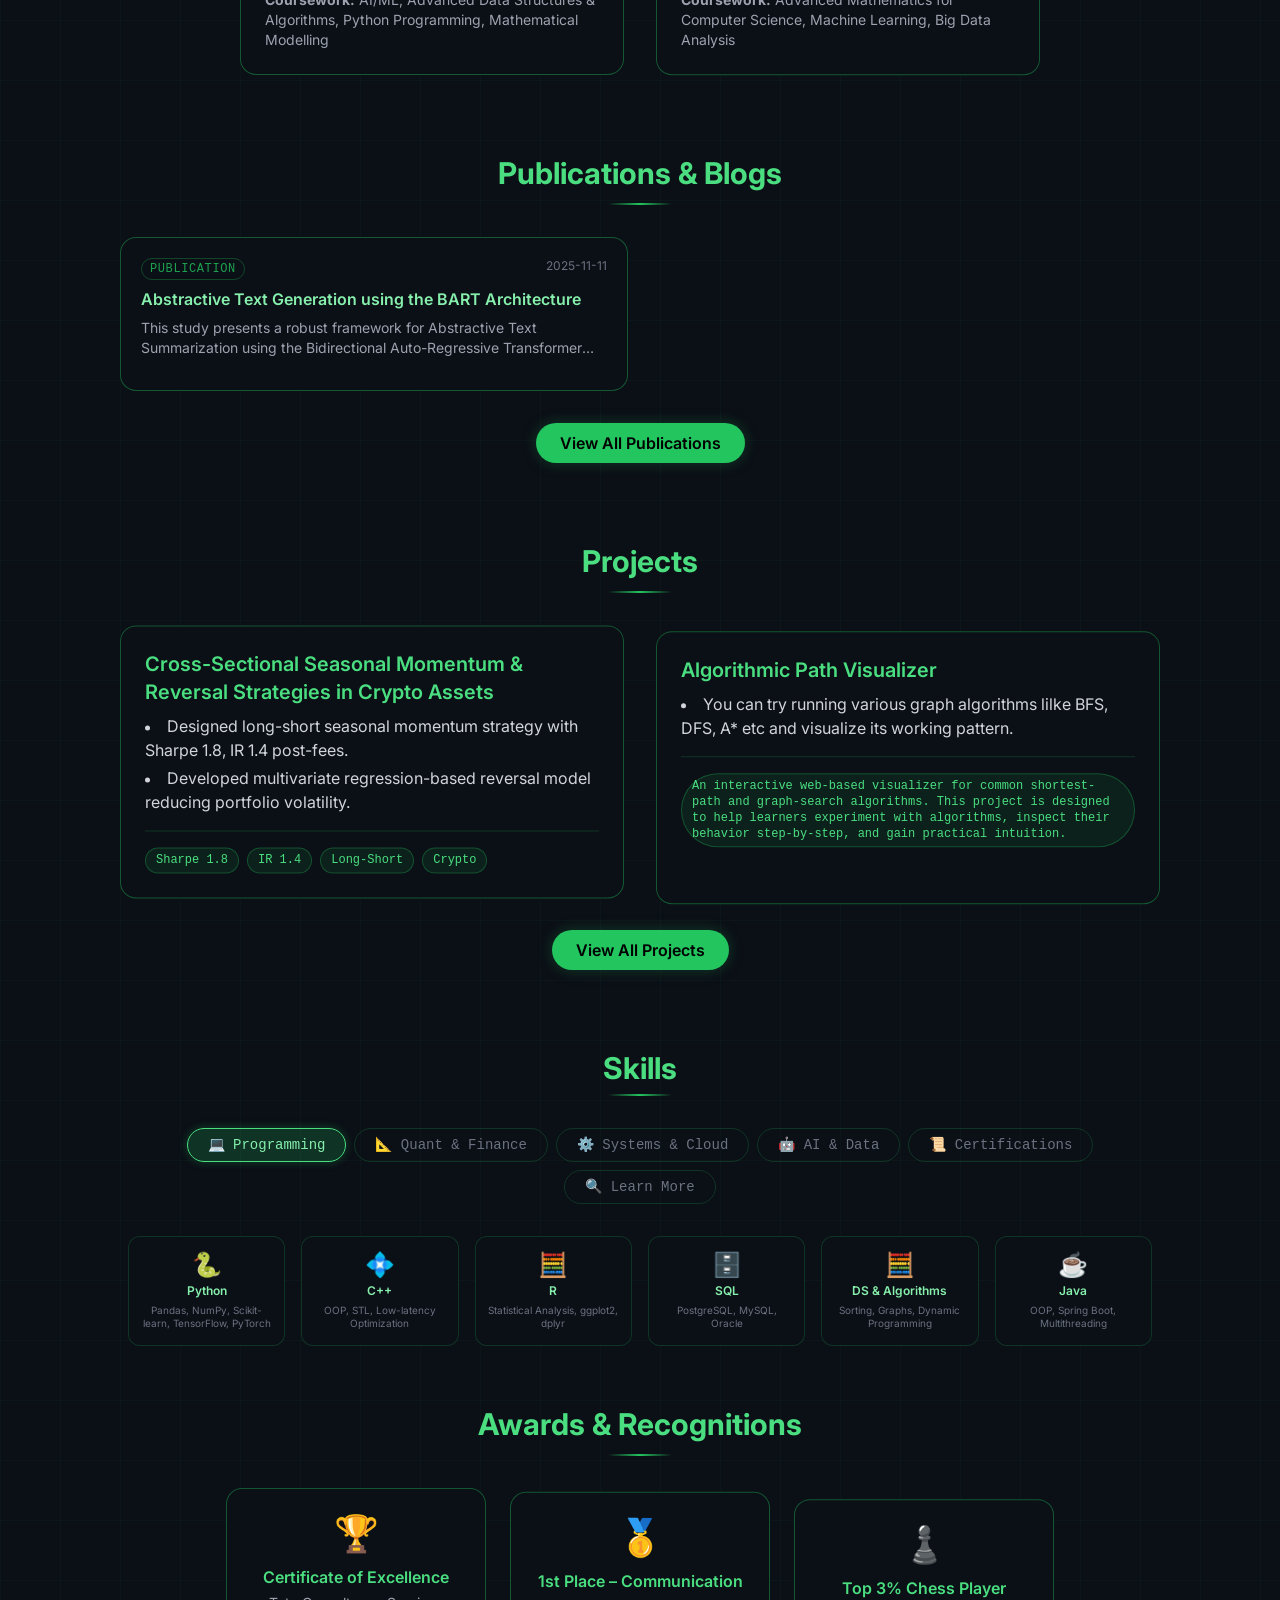
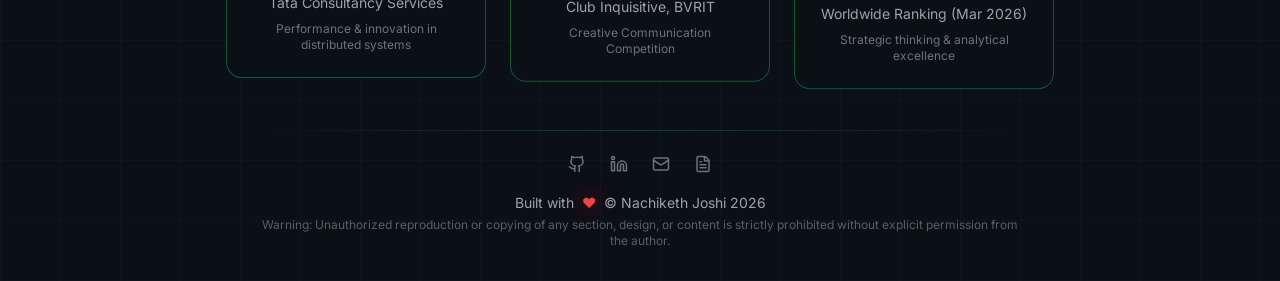
==== commit dd539bc0: "deploy: nachikethjoshi28/portfolio@197d02d42f23fd1d79227d4359a81d7a5a3bda0a" ====
--- a/index.html
+++ b/index.html
@@ -1 +1 @@
-<!doctype html><html lang="en"><head><meta charset="utf-8"/><link rel="icon" href="./quant-logo.png"/><link rel="apple-touch-icon" href="./quant-logo.png"/><link rel="manifest" href="./manifest.json"/><meta name="viewport" content="width=device-width,initial-scale=1"/><meta name="theme-color" content="#000000"/><meta name="description" content="Web site created using create-react-app"/><link rel="apple-touch-icon" href="./logo192.png"/><link rel="manifest" href="./manifest.json"/><title>Nachiketh Joshi - Quantitative Portfolio</title><script defer="defer" src="./static/js/main.907b3007.js"></script><link href="./static/css/main.1e63f05b.css" rel="stylesheet"></head><body><noscript>You need to enable JavaScript to run this app.</noscript><div id="root"></div></body></html>+<!doctype html><html lang="en"><head><meta charset="utf-8"/><link rel="icon" href="./quant-logo.png"/><link rel="apple-touch-icon" href="./quant-logo.png"/><link rel="manifest" href="./manifest.json"/><meta name="viewport" content="width=device-width,initial-scale=1"/><meta name="theme-color" content="#000000"/><meta name="description" content="Web site created using create-react-app"/><link rel="apple-touch-icon" href="./logo192.png"/><link rel="manifest" href="./manifest.json"/><title>Nachiketh Joshi - Quantitative Portfolio</title><script defer="defer" src="./static/js/main.e3c84729.js"></script><link href="./static/css/main.1e63f05b.css" rel="stylesheet"></head><body><noscript>You need to enable JavaScript to run this app.</noscript><div id="root"></div></body></html>
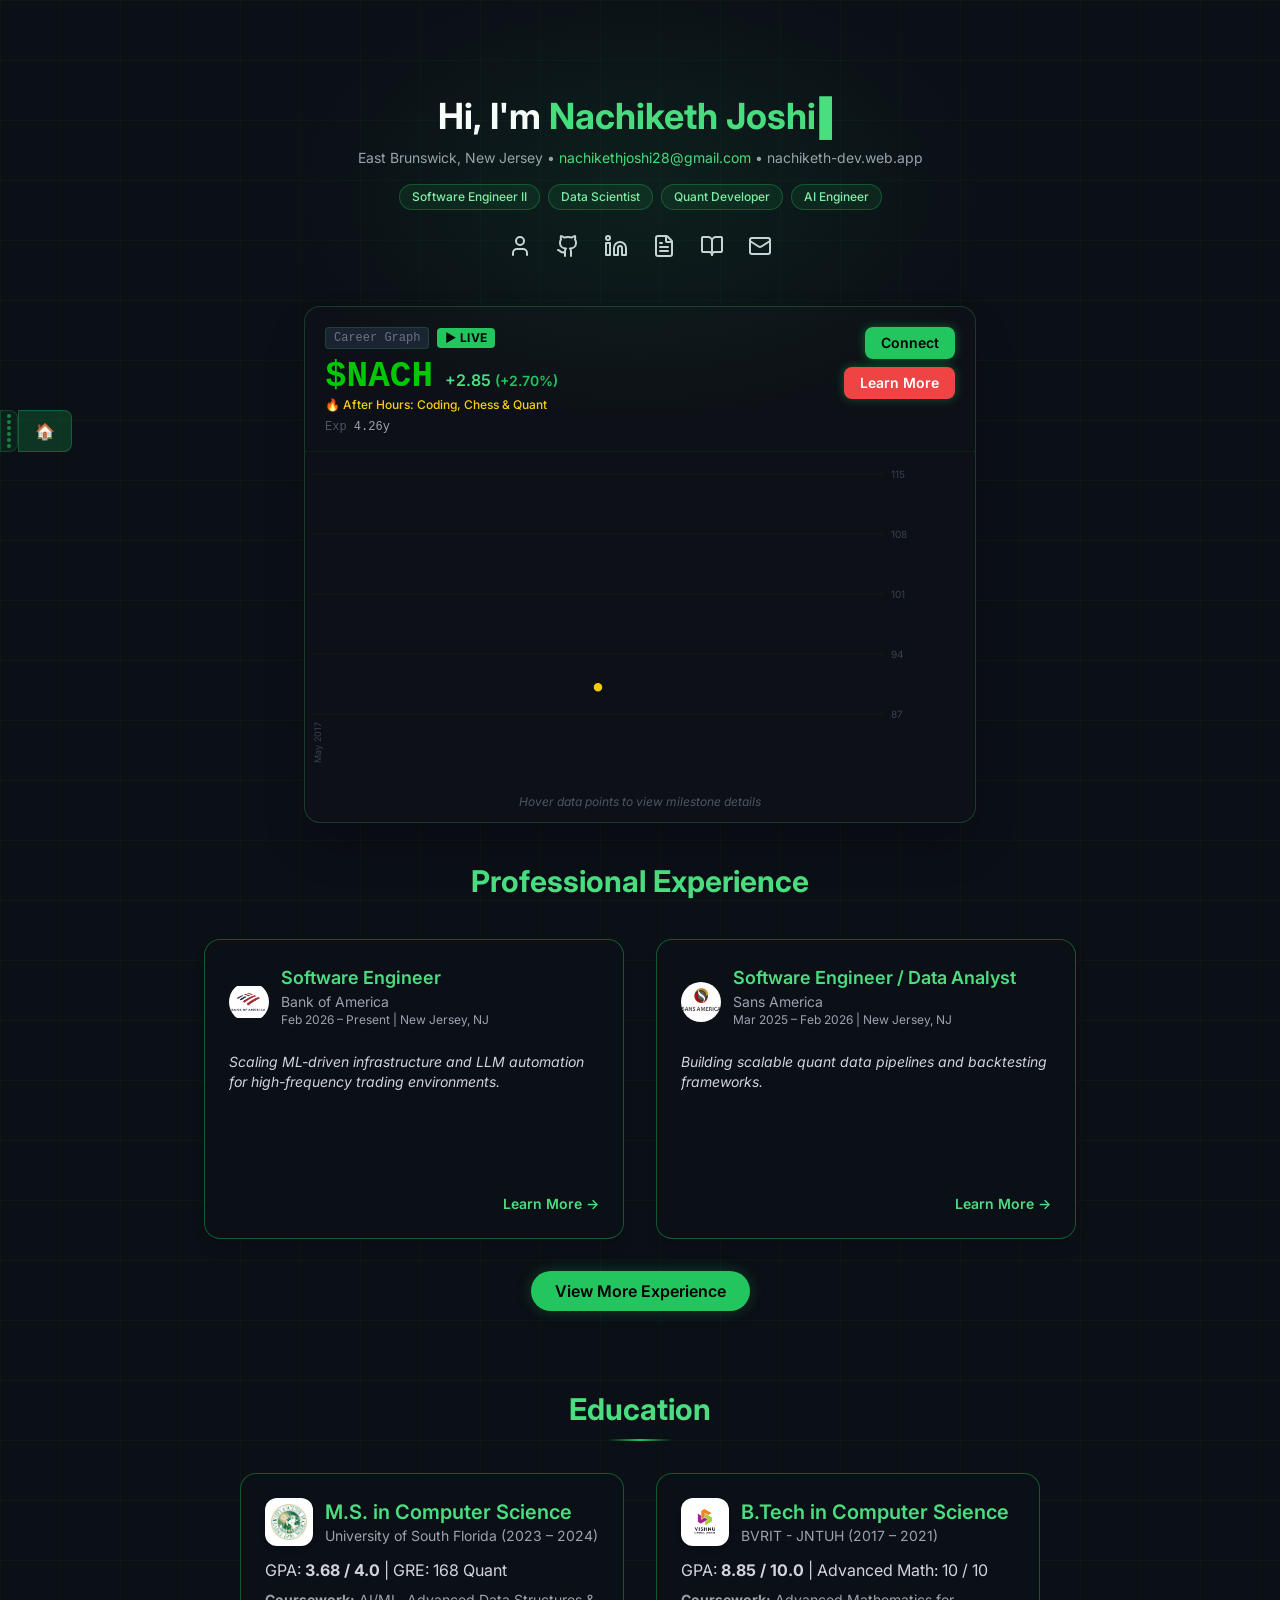
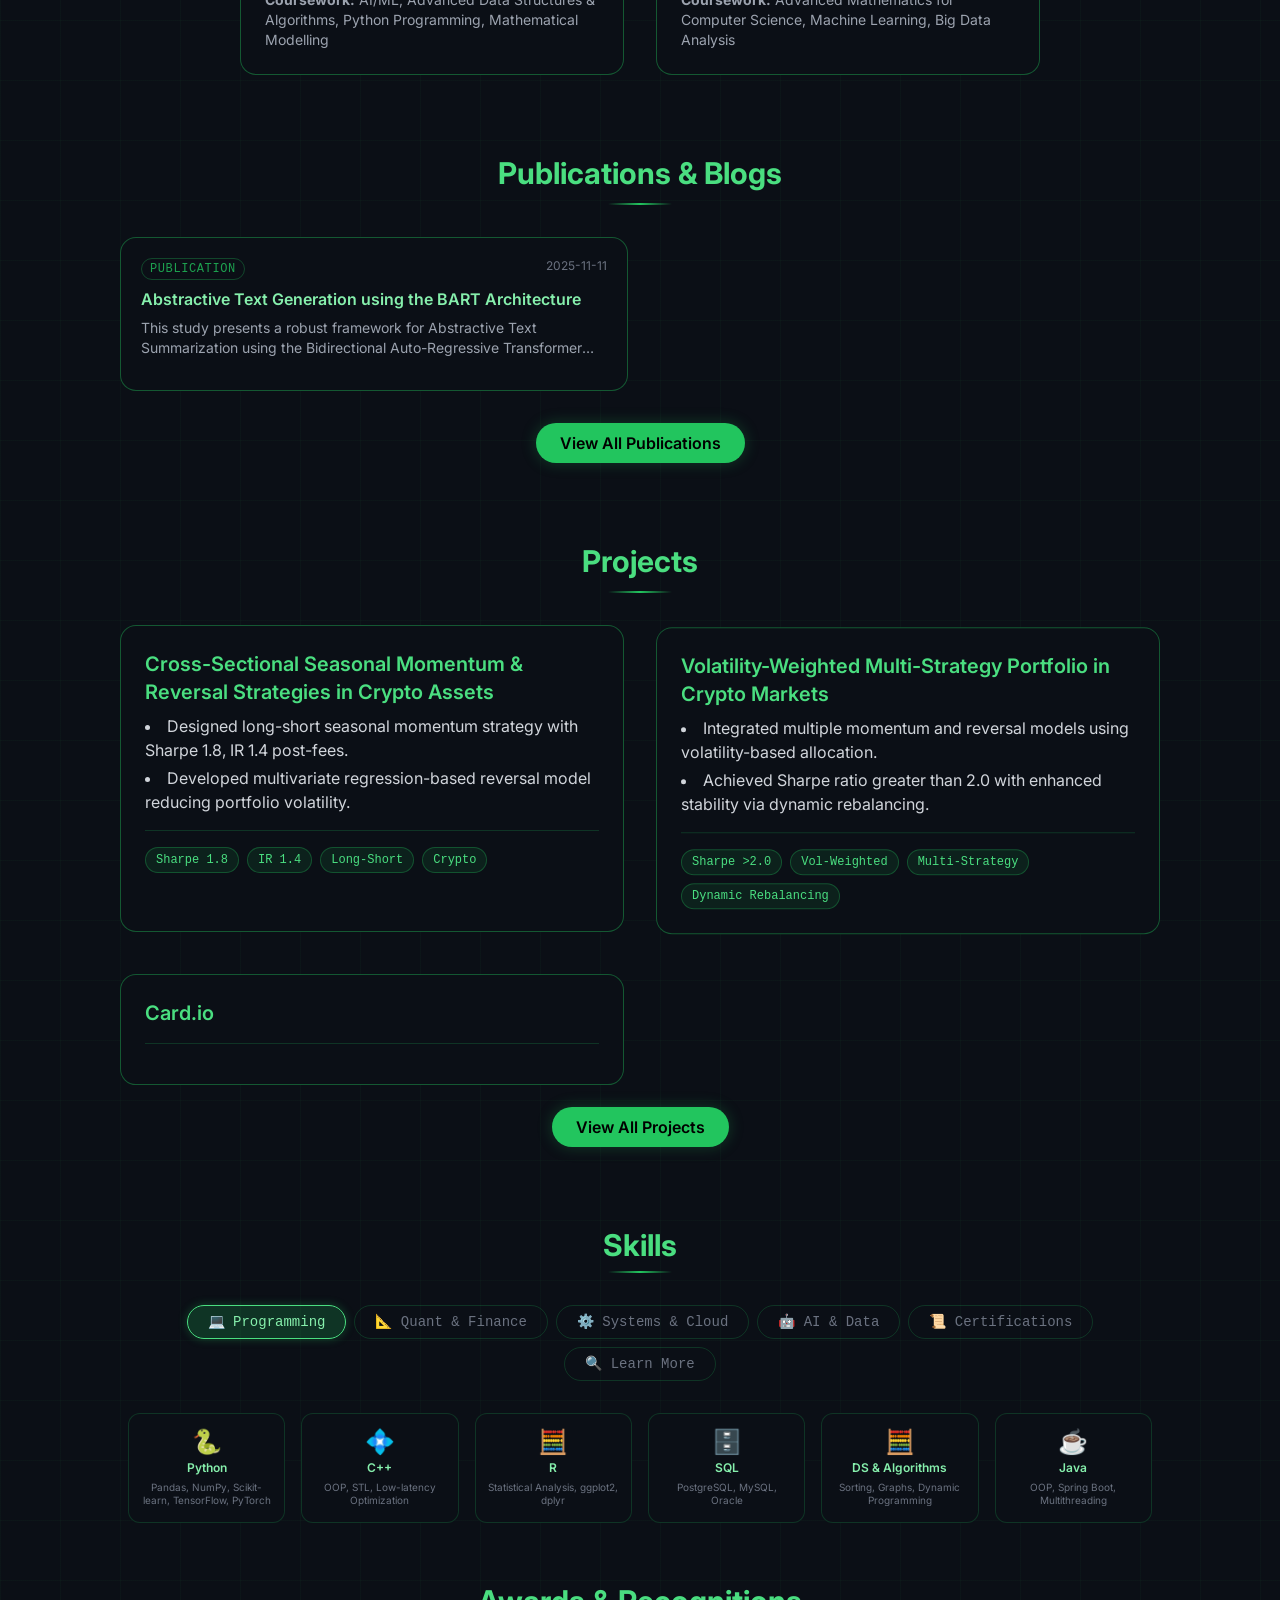
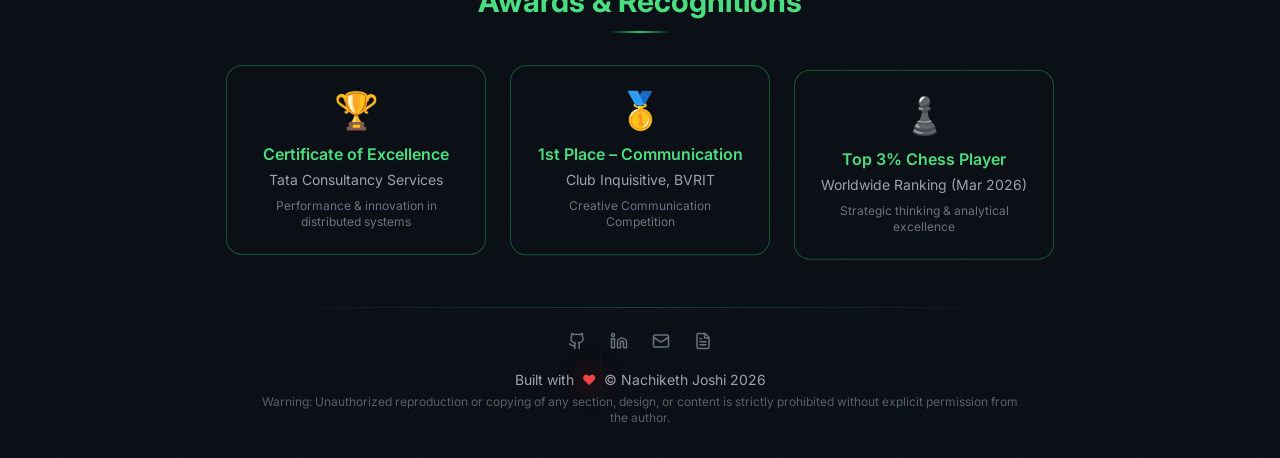
==== commit bbcf83a3: "deploy: nachikethjoshi28/portfolio@6d5bc49d08df8dce3f5c0482aa114debb32ec02d" ====
--- a/index.html
+++ b/index.html
@@ -1 +1 @@
-<!doctype html><html lang="en"><head><meta charset="utf-8"/><link rel="icon" href="./quant-logo.png"/><link rel="apple-touch-icon" href="./quant-logo.png"/><link rel="manifest" href="./manifest.json"/><meta name="viewport" content="width=device-width,initial-scale=1"/><meta name="theme-color" content="#000000"/><meta name="description" content="Web site created using create-react-app"/><link rel="apple-touch-icon" href="./logo192.png"/><link rel="manifest" href="./manifest.json"/><title>Nachiketh Joshi - Quantitative Portfolio</title><script defer="defer" src="./static/js/main.e3c84729.js"></script><link href="./static/css/main.1e63f05b.css" rel="stylesheet"></head><body><noscript>You need to enable JavaScript to run this app.</noscript><div id="root"></div></body></html>+<!doctype html><html lang="en"><head><meta charset="utf-8"/><link rel="icon" href="./quant-logo.png"/><link rel="apple-touch-icon" href="./quant-logo.png"/><link rel="manifest" href="./manifest.json"/><meta name="viewport" content="width=device-width,initial-scale=1"/><meta name="theme-color" content="#000000"/><meta name="description" content="Web site created using create-react-app"/><link rel="apple-touch-icon" href="./logo192.png"/><link rel="manifest" href="./manifest.json"/><title>Nachiketh Joshi - Quantitative Portfolio</title><script defer="defer" src="./static/js/main.96c2a1db.js"></script><link href="./static/css/main.1e63f05b.css" rel="stylesheet"></head><body><noscript>You need to enable JavaScript to run this app.</noscript><div id="root"></div></body></html>
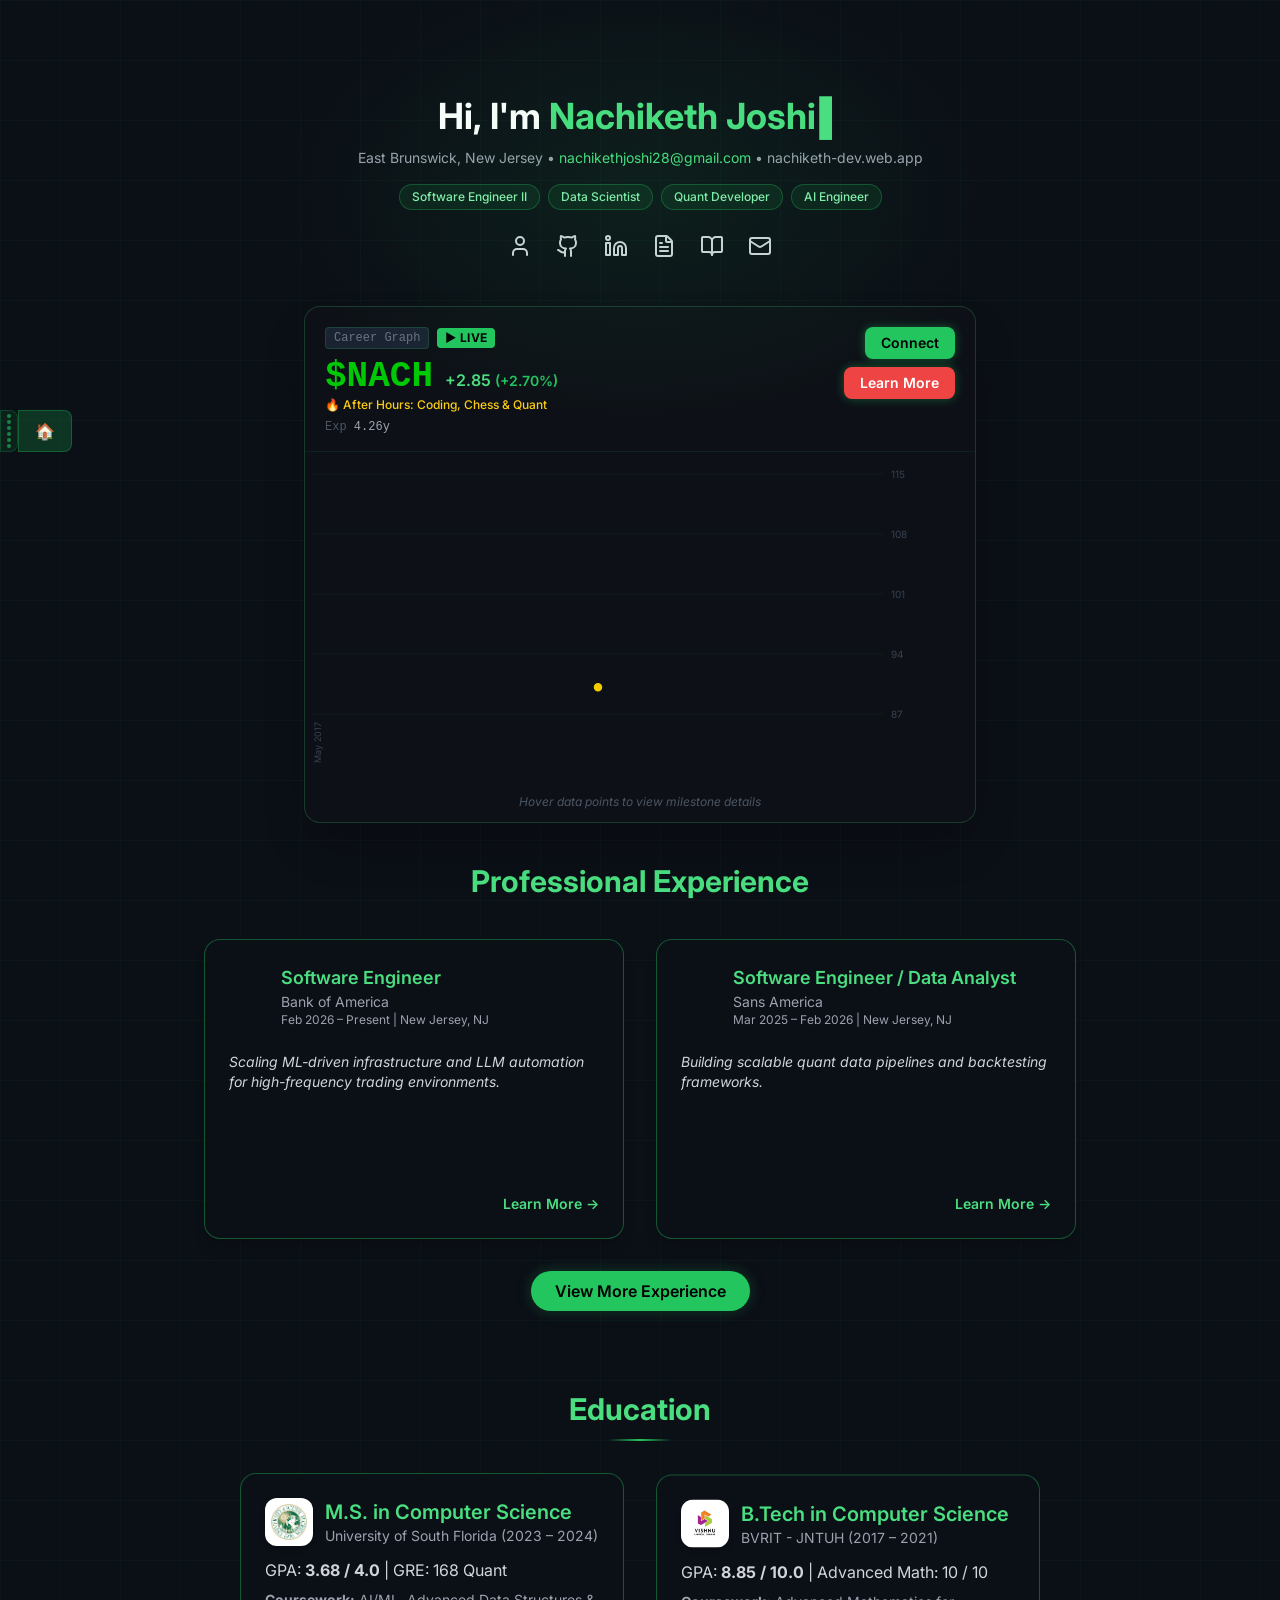
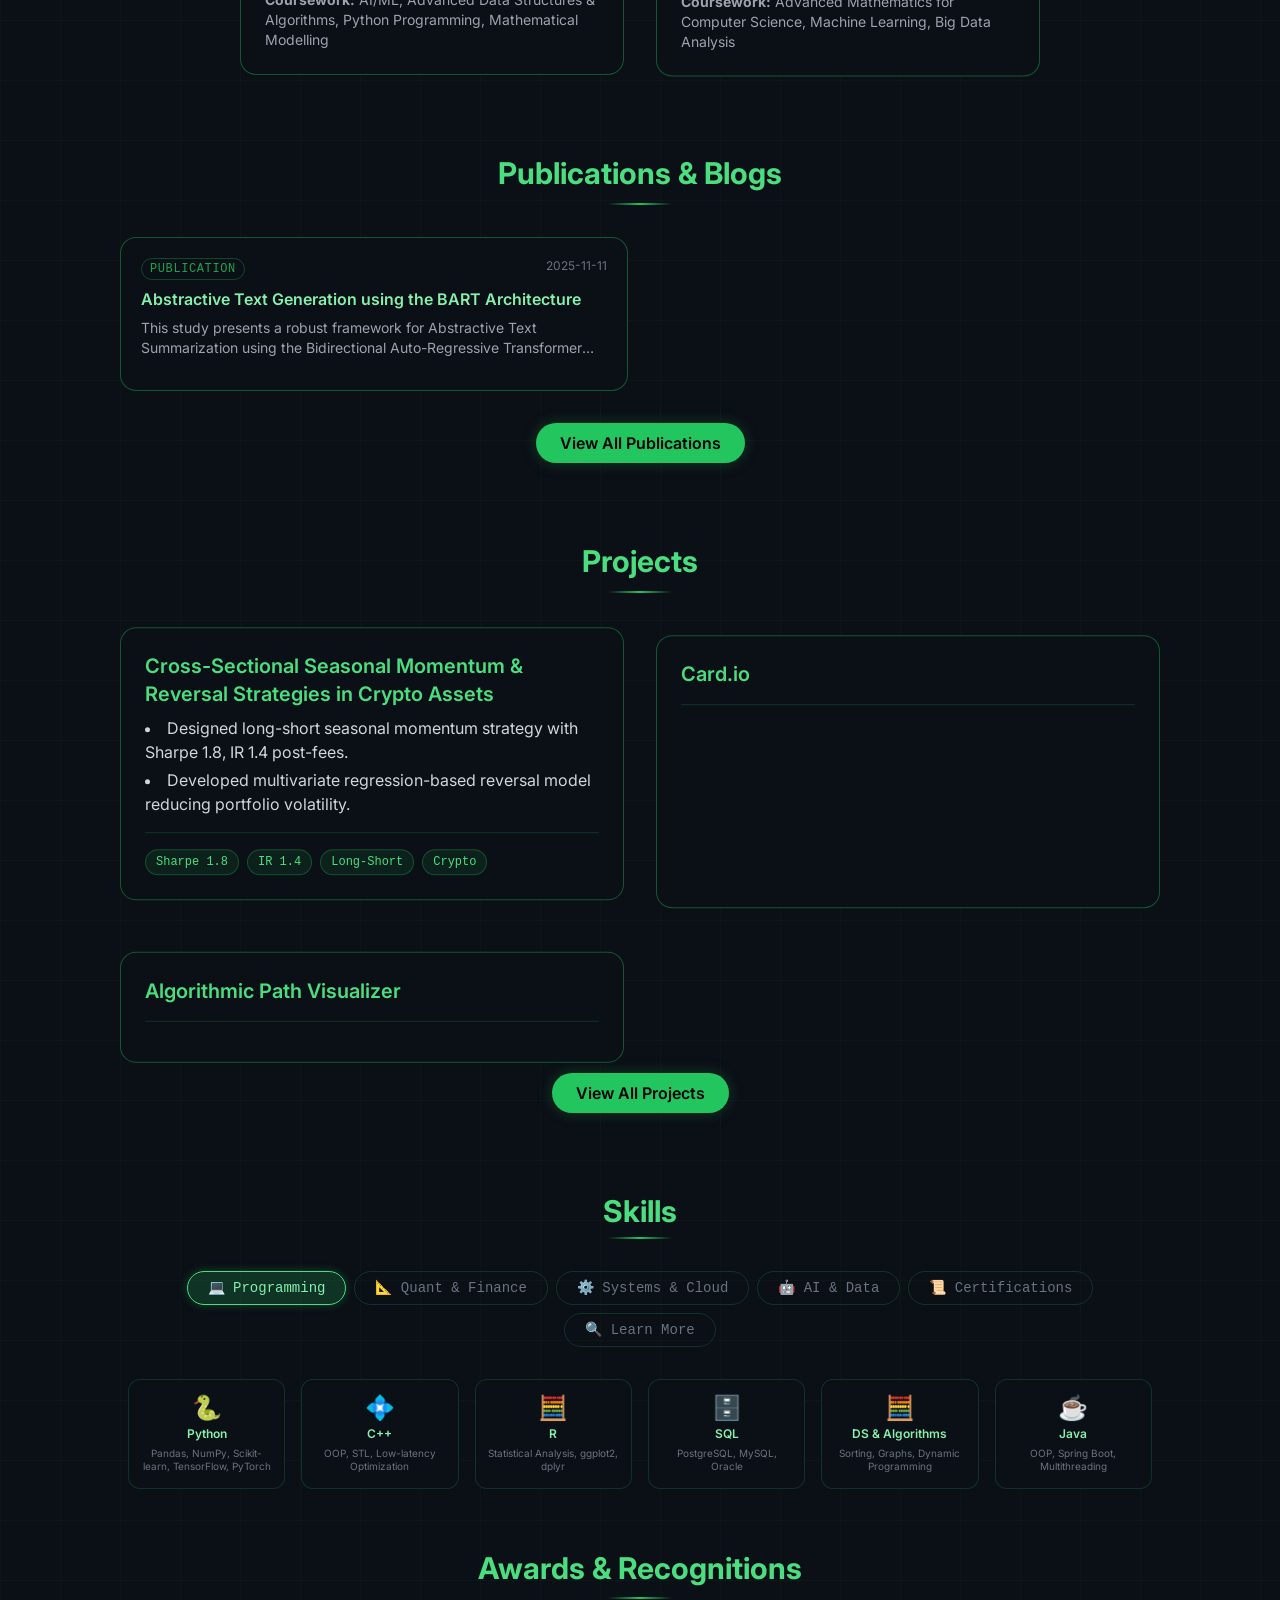
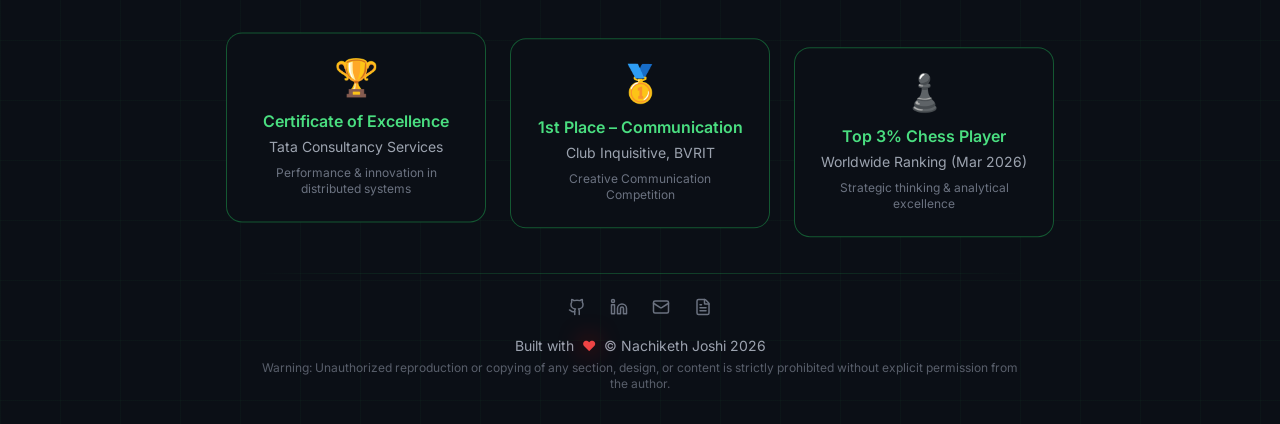
==== commit fdee8b1e: "deploy: nachikethjoshi28/portfolio@489630e6827bedb44851b6d11b2983f25ffe824f" ====
--- a/index.html
+++ b/index.html
@@ -1 +1 @@
-<!doctype html><html lang="en"><head><meta charset="utf-8"/><link rel="icon" href="./quant-logo.png"/><link rel="apple-touch-icon" href="./quant-logo.png"/><link rel="manifest" href="./manifest.json"/><meta name="viewport" content="width=device-width,initial-scale=1"/><meta name="theme-color" content="#000000"/><meta name="description" content="Web site created using create-react-app"/><link rel="apple-touch-icon" href="./logo192.png"/><link rel="manifest" href="./manifest.json"/><title>Nachiketh Joshi - Quantitative Portfolio</title><script defer="defer" src="./static/js/main.96c2a1db.js"></script><link href="./static/css/main.1e63f05b.css" rel="stylesheet"></head><body><noscript>You need to enable JavaScript to run this app.</noscript><div id="root"></div></body></html>+<!doctype html><html lang="en"><head><meta charset="utf-8"/><link rel="icon" href="./quant-logo.png"/><link rel="apple-touch-icon" href="./quant-logo.png"/><link rel="manifest" href="./manifest.json"/><meta name="viewport" content="width=device-width,initial-scale=1"/><meta name="theme-color" content="#000000"/><meta name="description" content="Web site created using create-react-app"/><link rel="apple-touch-icon" href="./logo192.png"/><link rel="manifest" href="./manifest.json"/><title>Nachiketh Joshi - Quantitative Portfolio</title><script defer="defer" src="./static/js/main.a44b9840.js"></script><link href="./static/css/main.1e63f05b.css" rel="stylesheet"></head><body><noscript>You need to enable JavaScript to run this app.</noscript><div id="root"></div></body></html>
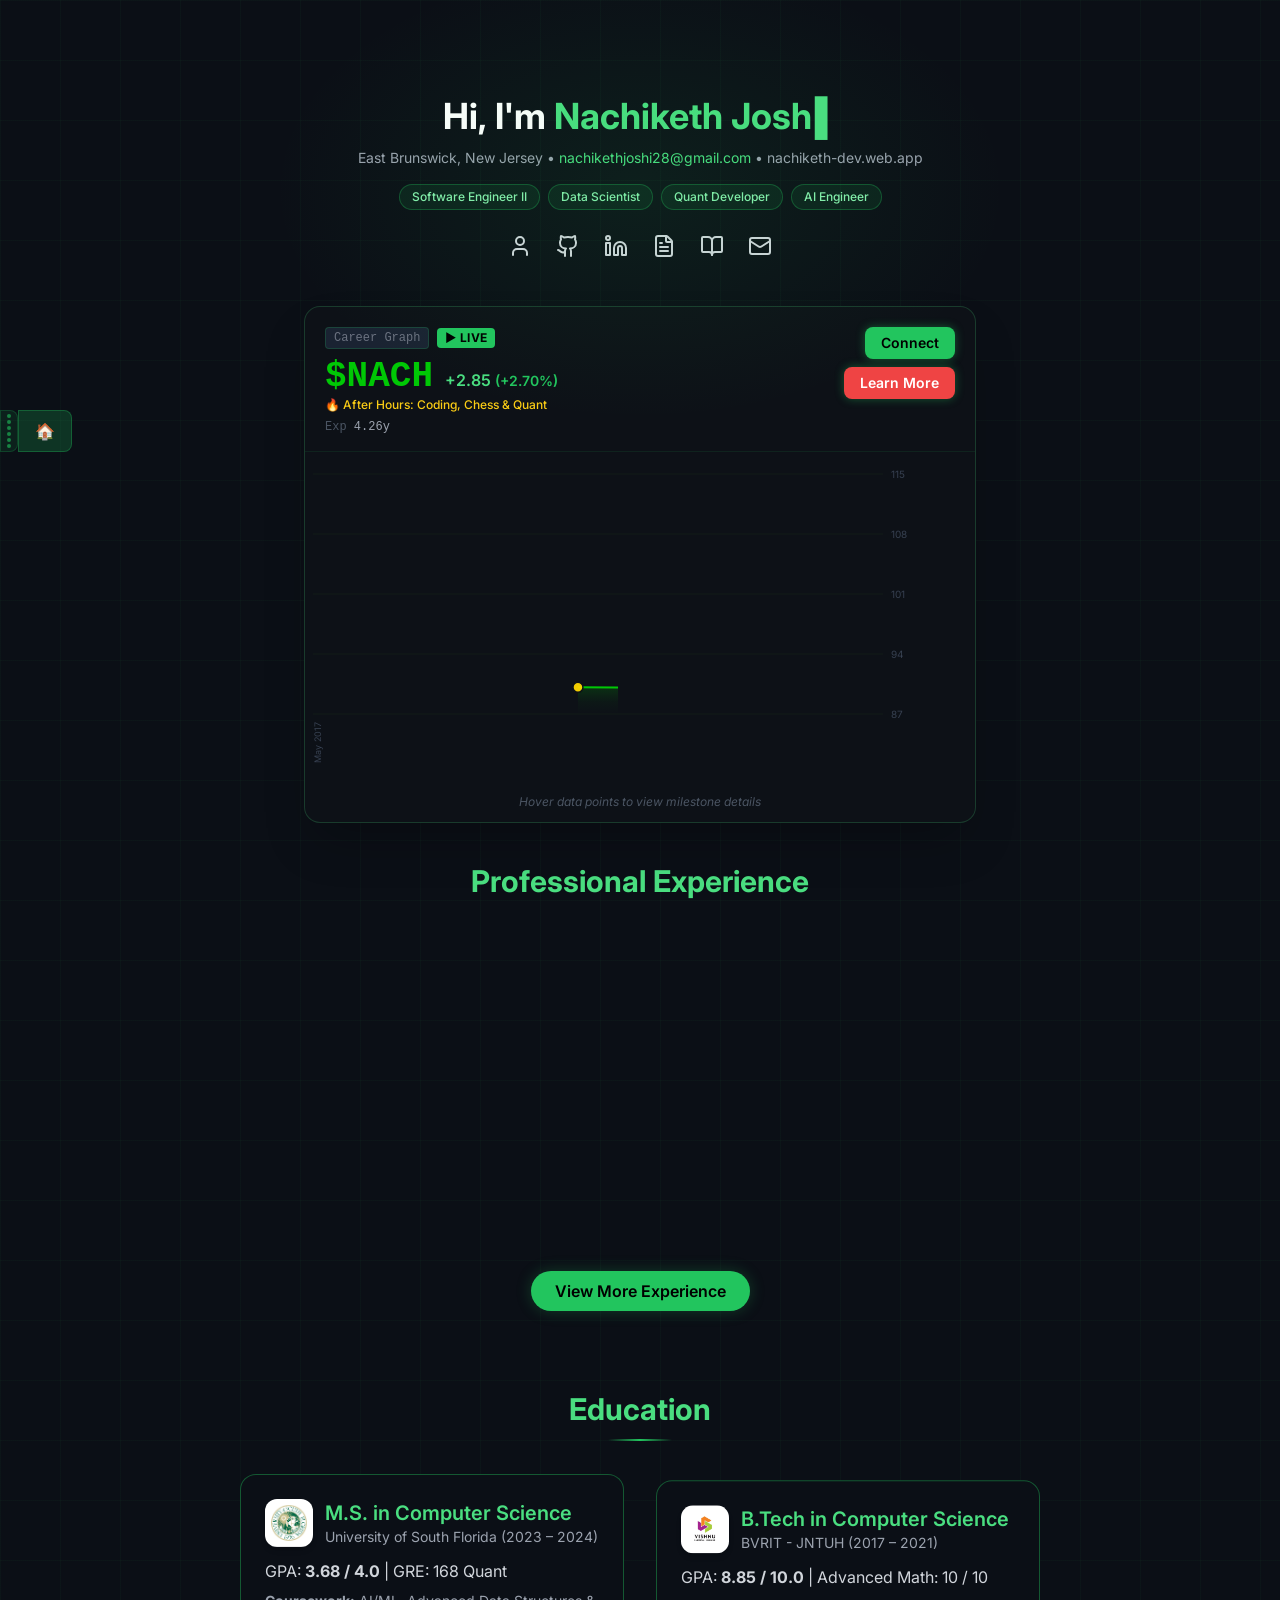
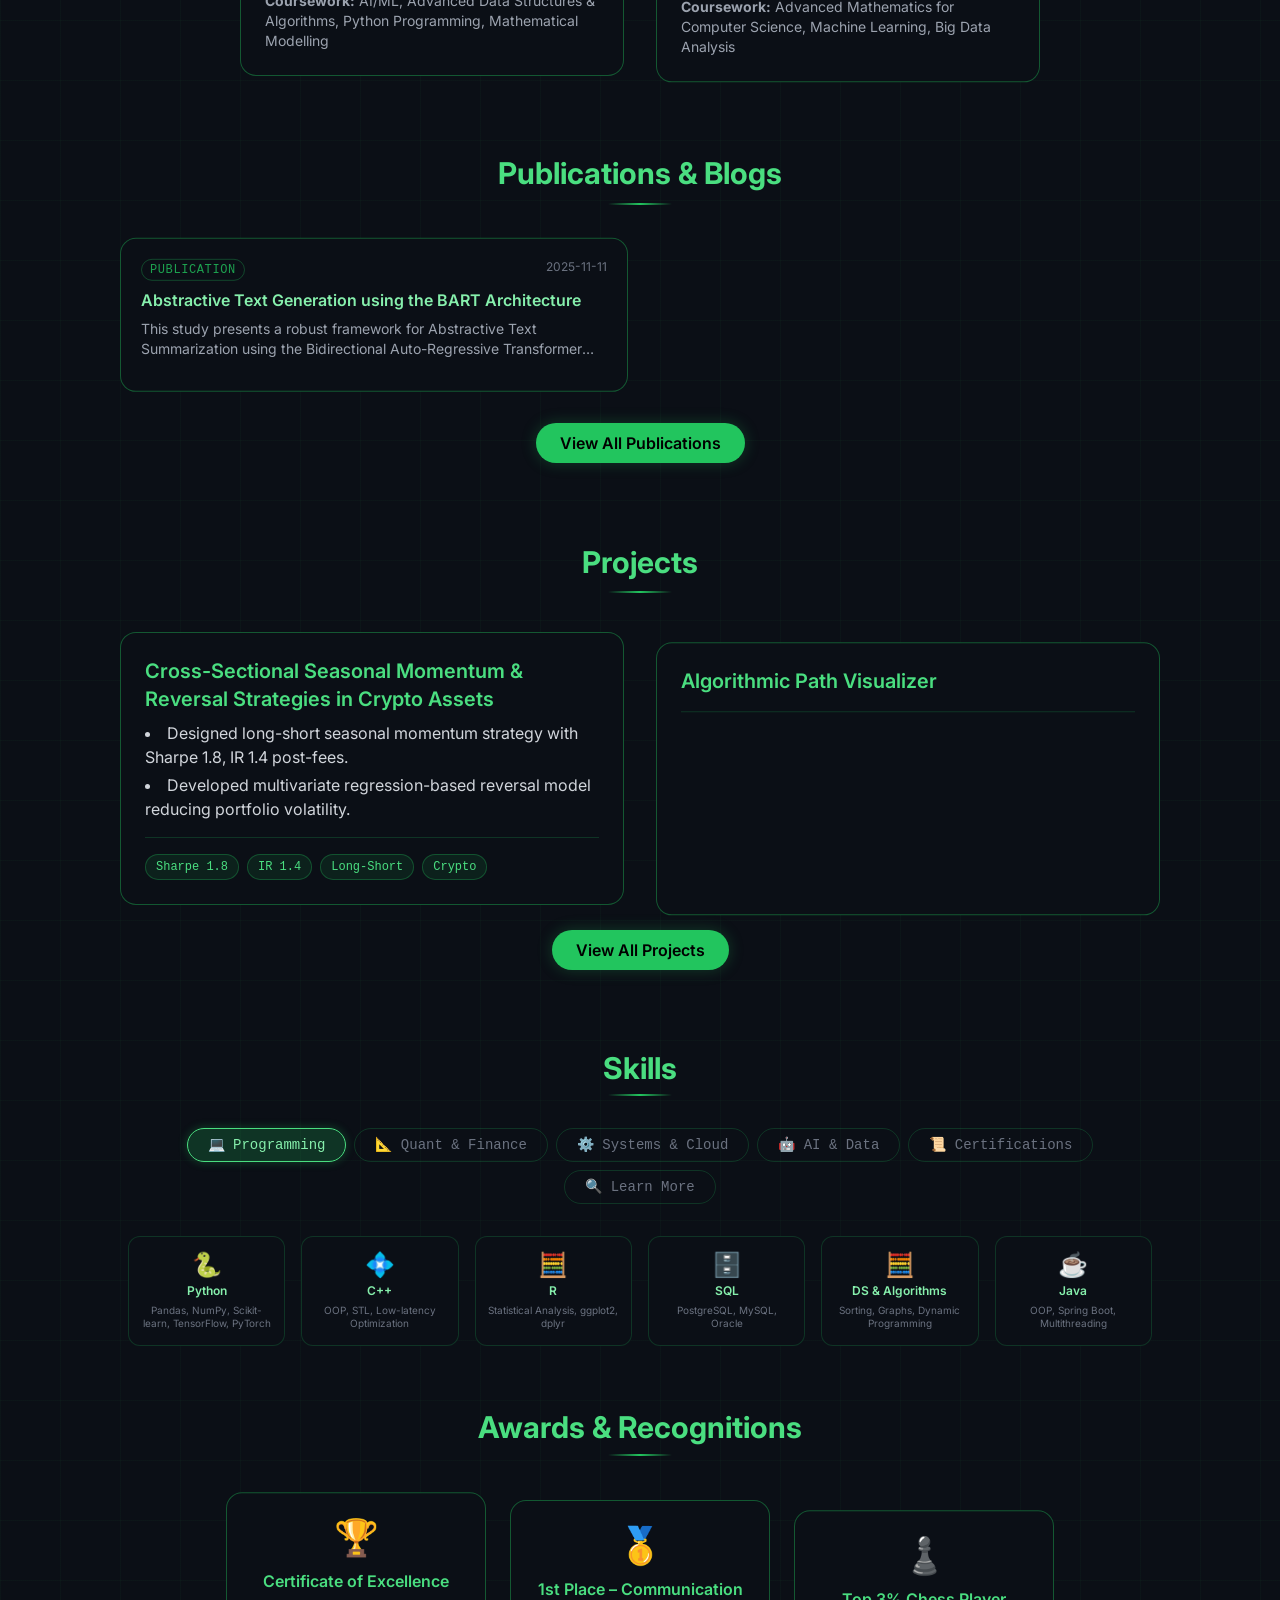
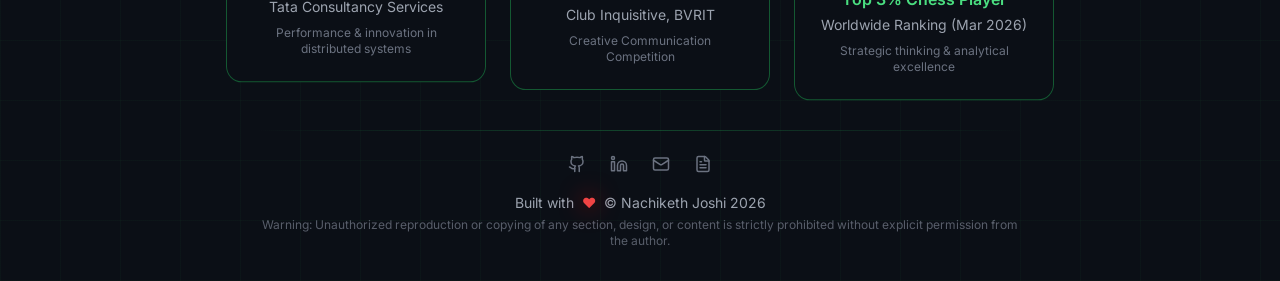
==== commit e7709997: "deploy: nachikethjoshi28/portfolio@c7bcae72adcd99a94e46511101cfd534e9863f2b" ====
--- a/index.html
+++ b/index.html
@@ -1 +1 @@
-<!doctype html><html lang="en"><head><meta charset="utf-8"/><link rel="icon" href="./quant-logo.png"/><link rel="apple-touch-icon" href="./quant-logo.png"/><link rel="manifest" href="./manifest.json"/><meta name="viewport" content="width=device-width,initial-scale=1"/><meta name="theme-color" content="#000000"/><meta name="description" content="Web site created using create-react-app"/><link rel="apple-touch-icon" href="./logo192.png"/><link rel="manifest" href="./manifest.json"/><title>Nachiketh Joshi - Quantitative Portfolio</title><script defer="defer" src="./static/js/main.a44b9840.js"></script><link href="./static/css/main.1e63f05b.css" rel="stylesheet"></head><body><noscript>You need to enable JavaScript to run this app.</noscript><div id="root"></div></body></html>+<!doctype html><html lang="en"><head><meta charset="utf-8"/><link rel="icon" href="./quant-logo.png"/><link rel="apple-touch-icon" href="./quant-logo.png"/><link rel="manifest" href="./manifest.json"/><meta name="viewport" content="width=device-width,initial-scale=1"/><meta name="theme-color" content="#000000"/><meta name="description" content="Web site created using create-react-app"/><link rel="apple-touch-icon" href="./logo192.png"/><link rel="manifest" href="./manifest.json"/><title>Nachiketh Joshi - Quantitative Portfolio</title><script defer="defer" src="./static/js/main.99b1caac.js"></script><link href="./static/css/main.1e63f05b.css" rel="stylesheet"></head><body><noscript>You need to enable JavaScript to run this app.</noscript><div id="root"></div></body></html>
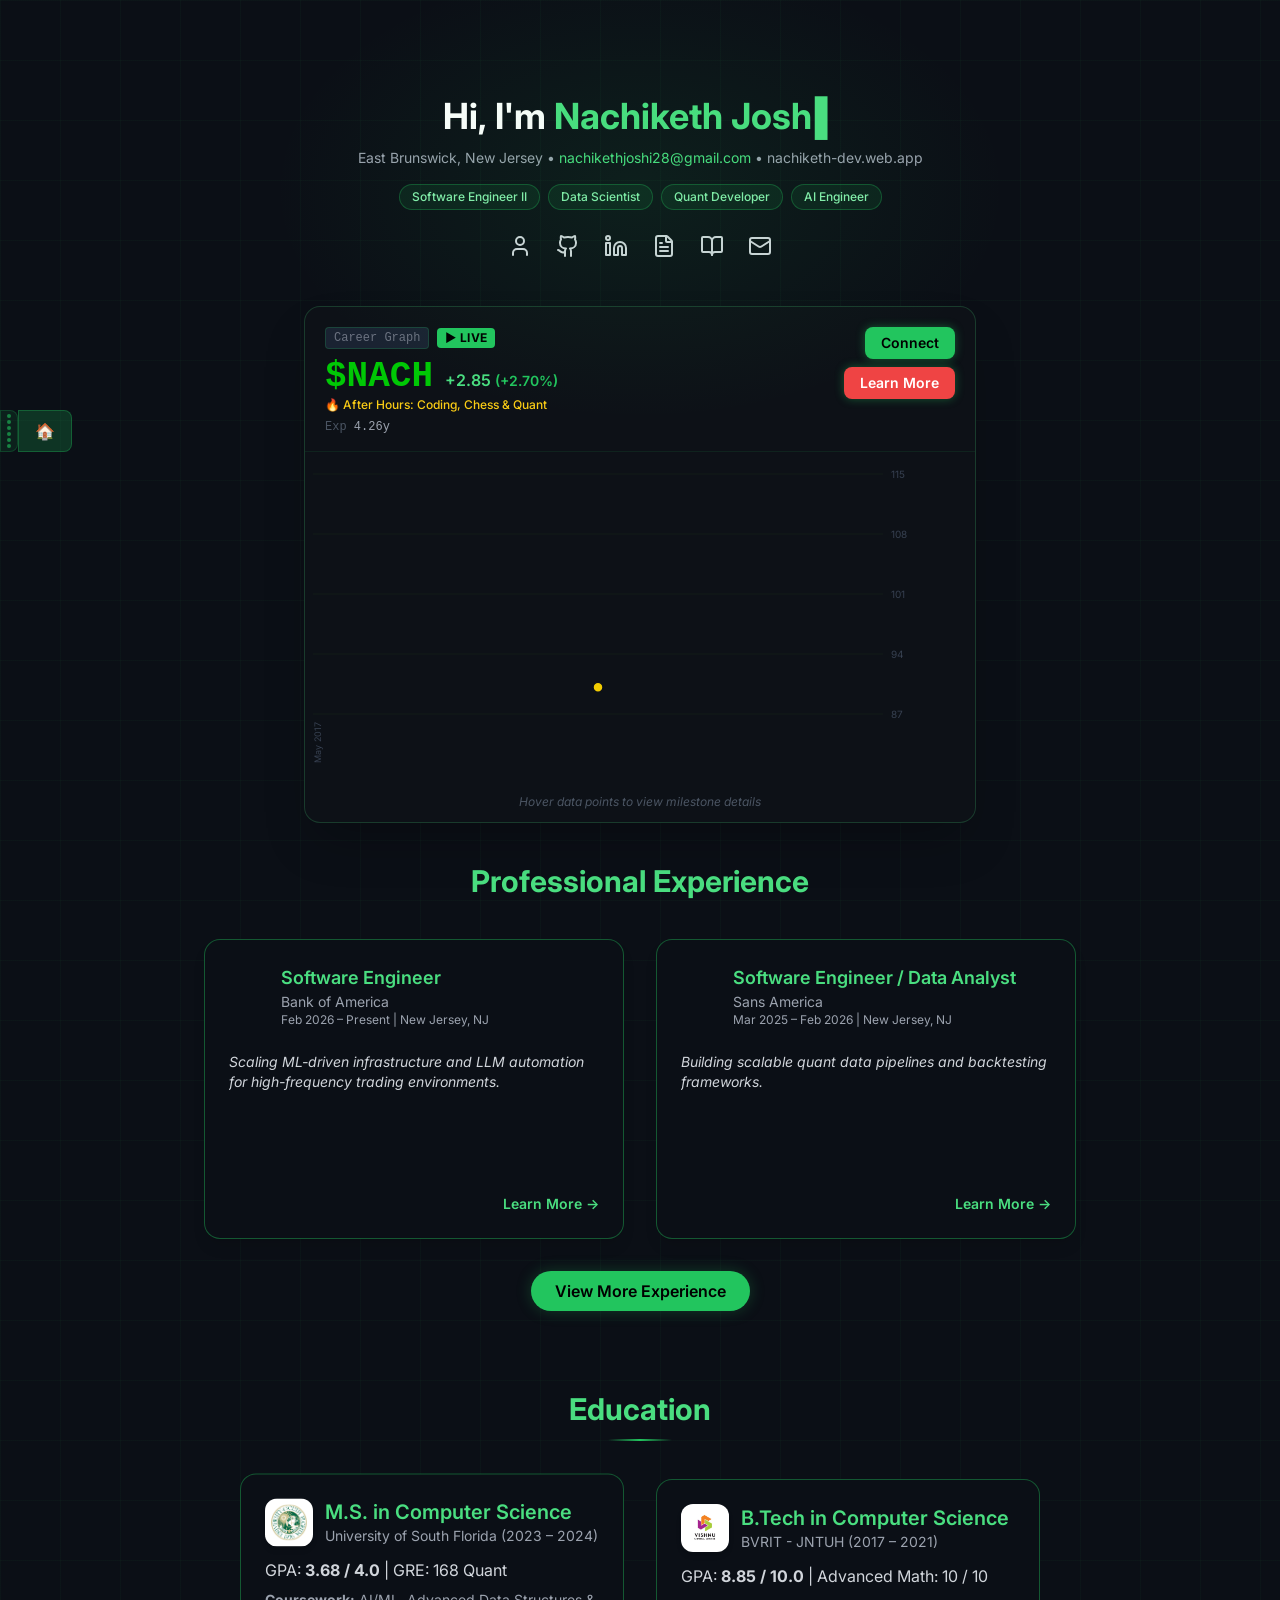
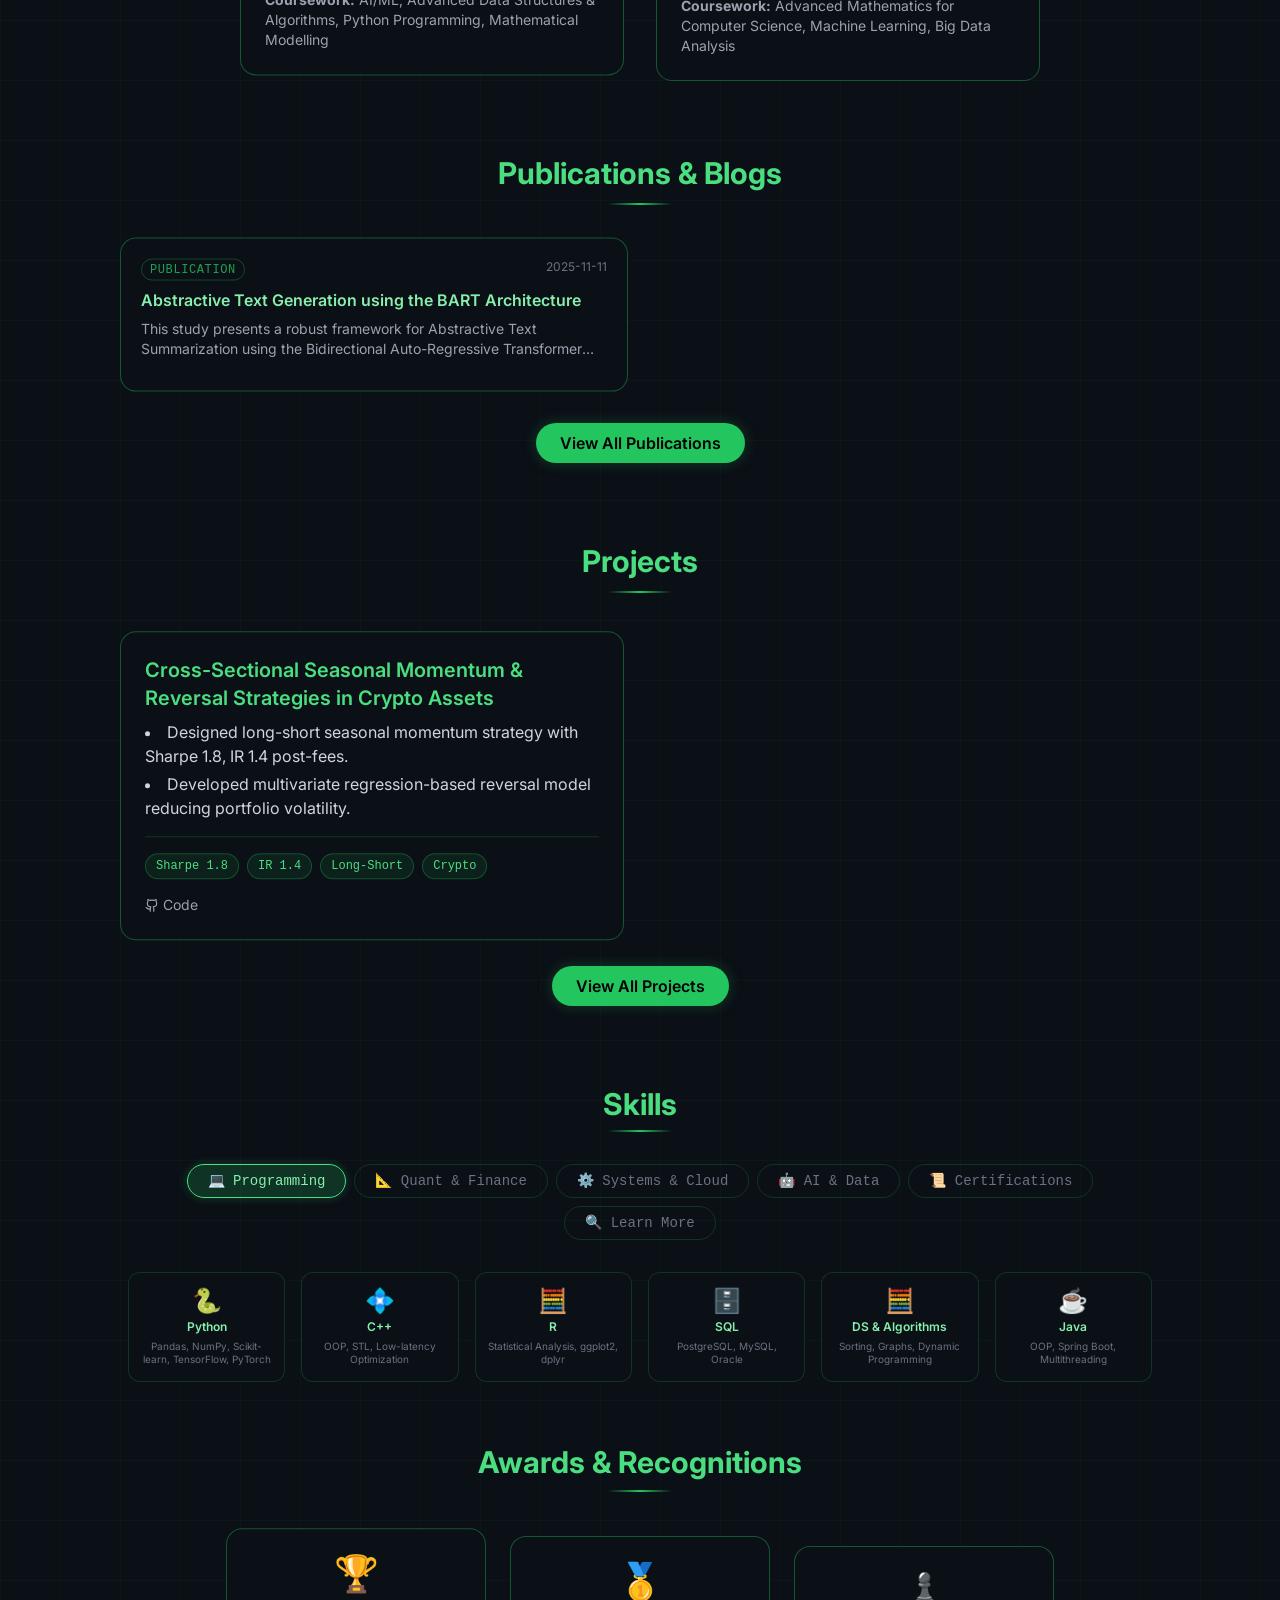
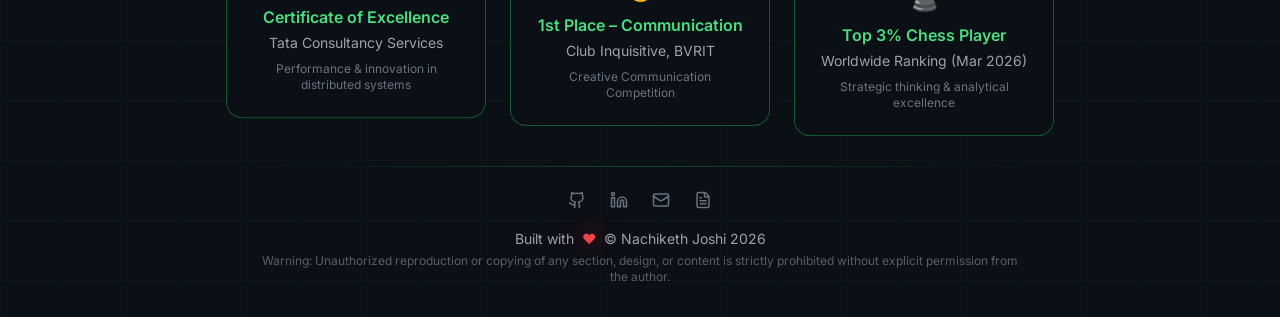
==== commit f23f4f5e: "deploy: nachikethjoshi28/portfolio@704177bad24233f95e3438163f925e54ea492f39" ====
--- a/index.html
+++ b/index.html
@@ -1 +1 @@
-<!doctype html><html lang="en"><head><meta charset="utf-8"/><link rel="icon" href="./quant-logo.png"/><link rel="apple-touch-icon" href="./quant-logo.png"/><link rel="manifest" href="./manifest.json"/><meta name="viewport" content="width=device-width,initial-scale=1"/><meta name="theme-color" content="#000000"/><meta name="description" content="Web site created using create-react-app"/><link rel="apple-touch-icon" href="./logo192.png"/><link rel="manifest" href="./manifest.json"/><title>Nachiketh Joshi - Quantitative Portfolio</title><script defer="defer" src="./static/js/main.99b1caac.js"></script><link href="./static/css/main.1e63f05b.css" rel="stylesheet"></head><body><noscript>You need to enable JavaScript to run this app.</noscript><div id="root"></div></body></html>+<!doctype html><html lang="en"><head><meta charset="utf-8"/><link rel="icon" href="./quant-logo.png"/><link rel="apple-touch-icon" href="./quant-logo.png"/><link rel="manifest" href="./manifest.json"/><meta name="viewport" content="width=device-width,initial-scale=1"/><meta name="theme-color" content="#000000"/><meta name="description" content="Web site created using create-react-app"/><link rel="apple-touch-icon" href="./logo192.png"/><link rel="manifest" href="./manifest.json"/><title>Nachiketh Joshi - Quantitative Portfolio</title><script defer="defer" src="./static/js/main.d9d669d4.js"></script><link href="./static/css/main.1e63f05b.css" rel="stylesheet"></head><body><noscript>You need to enable JavaScript to run this app.</noscript><div id="root"></div></body></html>
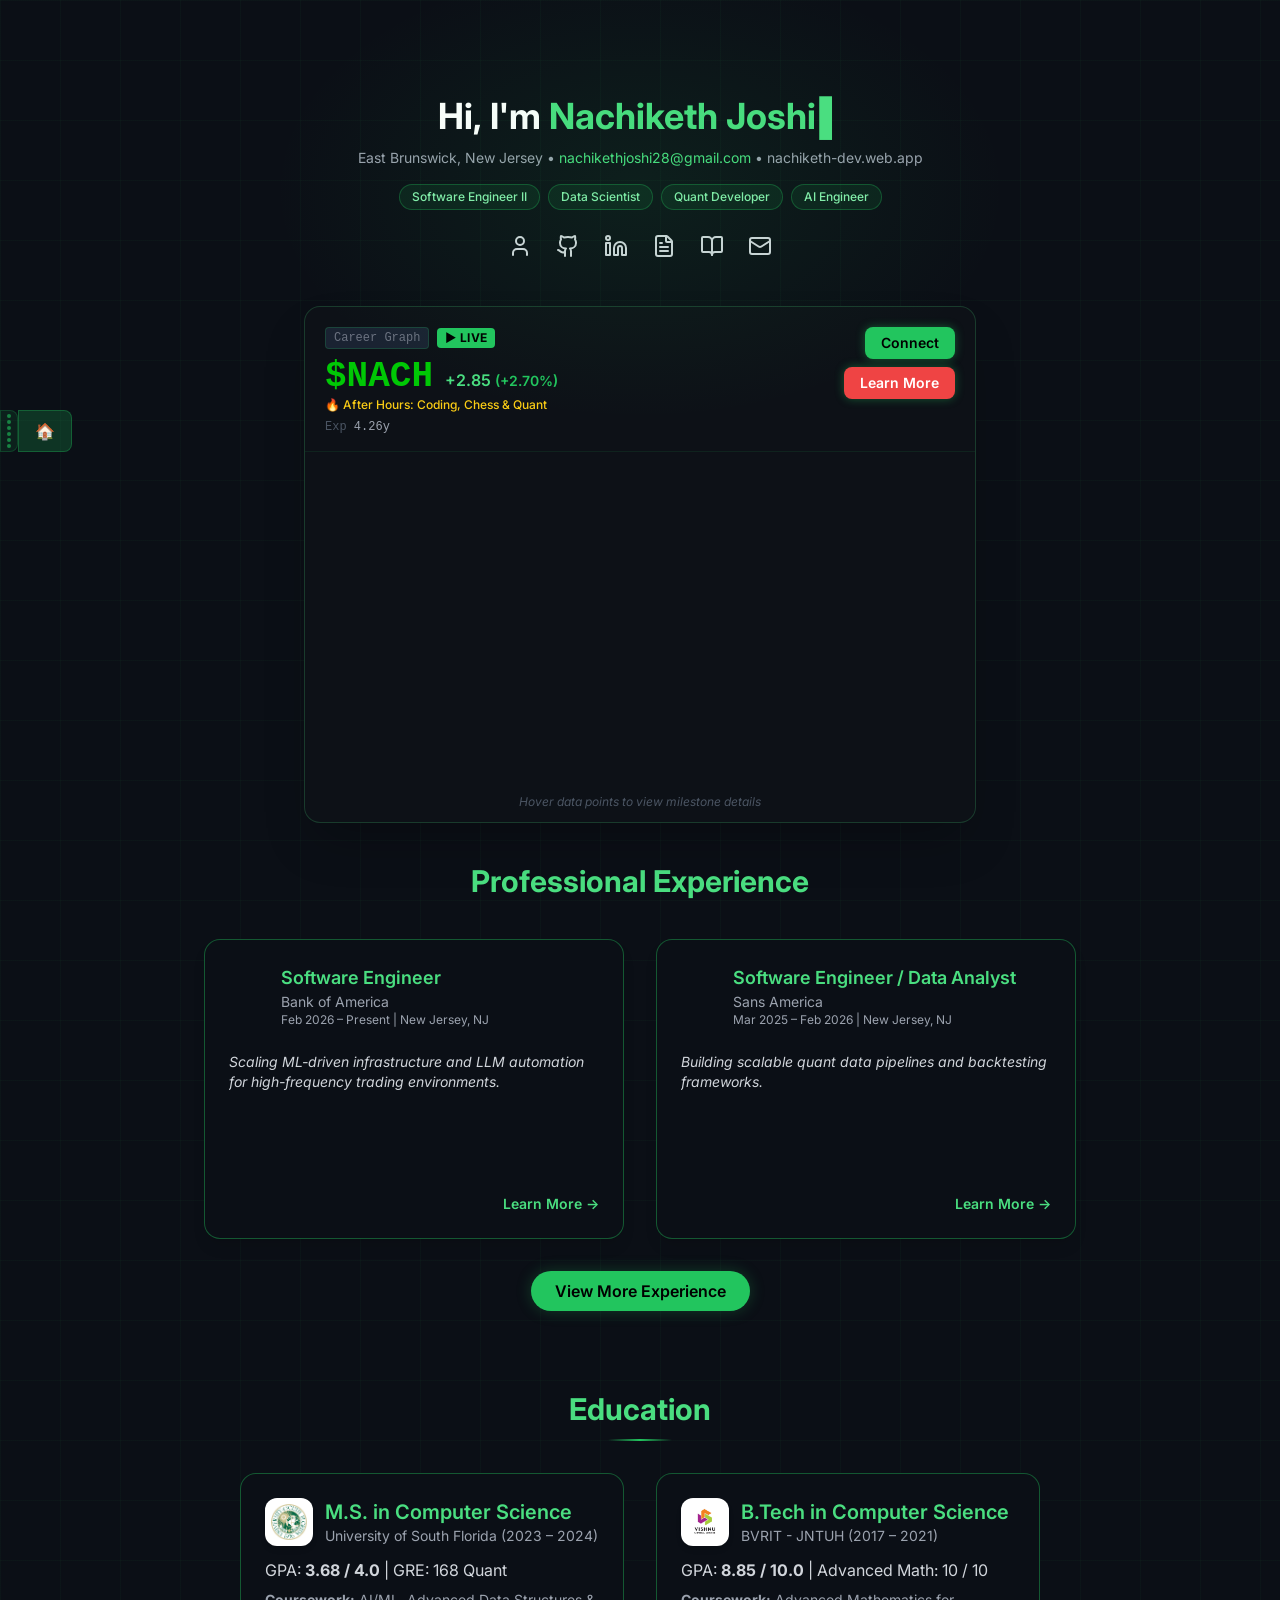
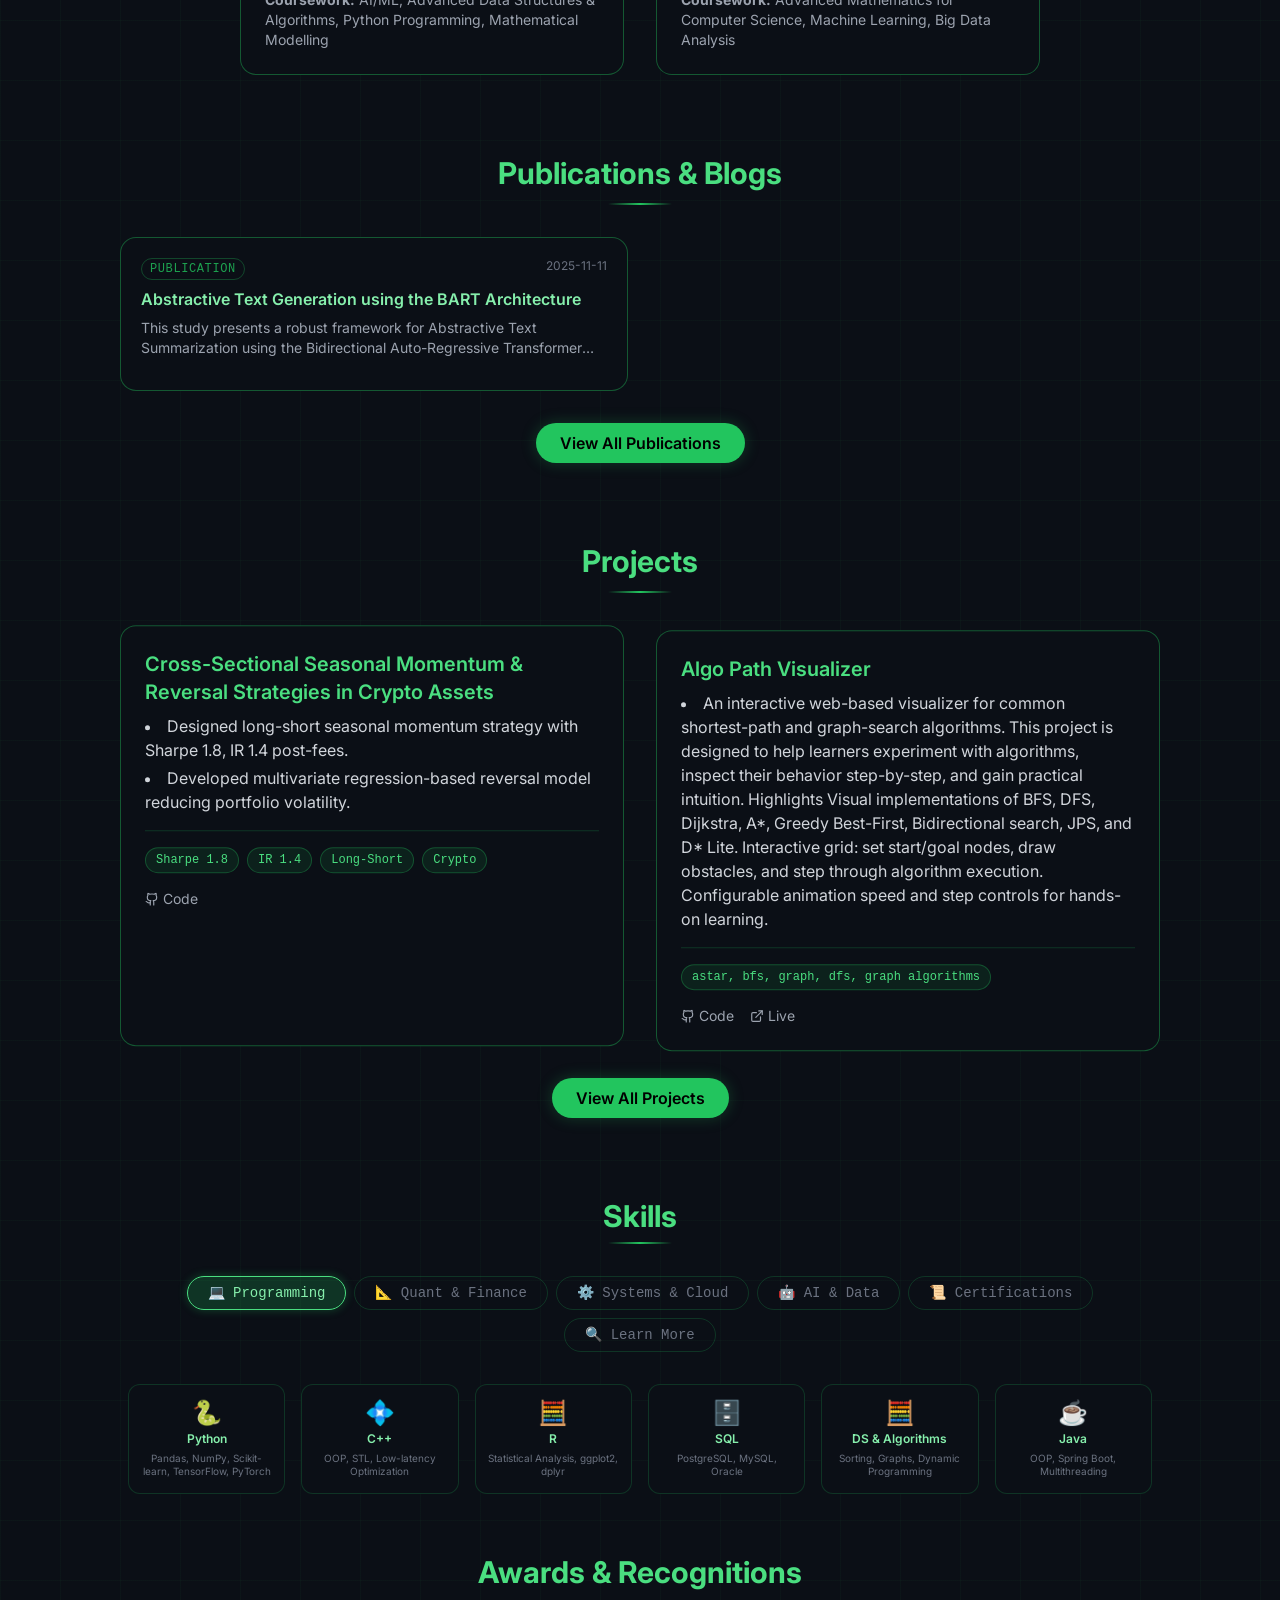
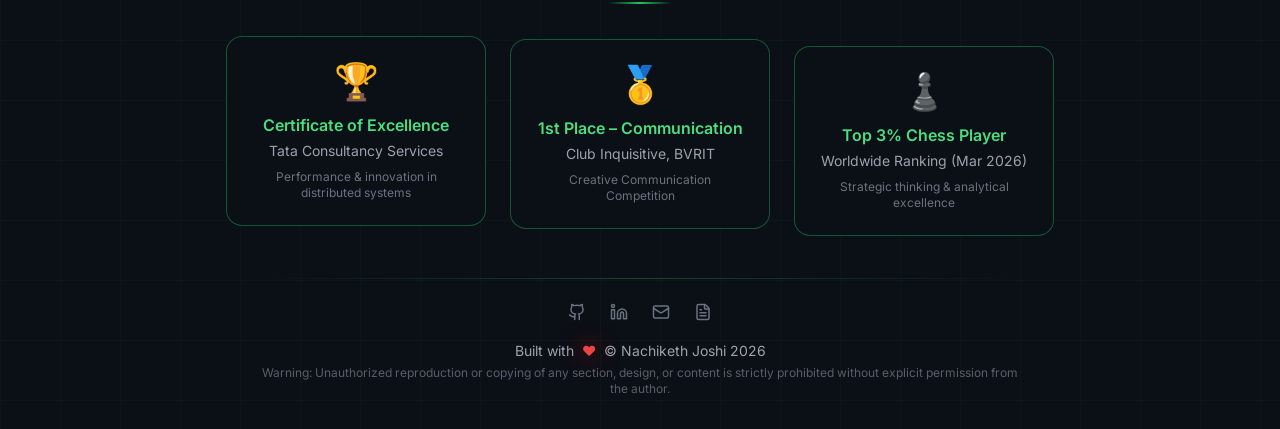
==== commit 2a9c01be: "deploy: nachikethjoshi28/portfolio@6e1d26782b19223e54980ebe54acfdfeccda64cd" ====
--- a/index.html
+++ b/index.html
@@ -1 +1 @@
-<!doctype html><html lang="en"><head><meta charset="utf-8"/><link rel="icon" href="./quant-logo.png"/><link rel="apple-touch-icon" href="./quant-logo.png"/><link rel="manifest" href="./manifest.json"/><meta name="viewport" content="width=device-width,initial-scale=1"/><meta name="theme-color" content="#000000"/><meta name="description" content="Web site created using create-react-app"/><link rel="apple-touch-icon" href="./logo192.png"/><link rel="manifest" href="./manifest.json"/><title>Nachiketh Joshi - Quantitative Portfolio</title><script defer="defer" src="./static/js/main.d9d669d4.js"></script><link href="./static/css/main.1e63f05b.css" rel="stylesheet"></head><body><noscript>You need to enable JavaScript to run this app.</noscript><div id="root"></div></body></html>+<!doctype html><html lang="en"><head><meta charset="utf-8"/><link rel="icon" href="./quant-logo.png"/><link rel="apple-touch-icon" href="./quant-logo.png"/><link rel="manifest" href="./manifest.json"/><meta name="viewport" content="width=device-width,initial-scale=1"/><meta name="theme-color" content="#000000"/><meta name="description" content="Web site created using create-react-app"/><link rel="apple-touch-icon" href="./logo192.png"/><link rel="manifest" href="./manifest.json"/><title>Nachiketh Joshi - Quantitative Portfolio</title><script defer="defer" src="./static/js/main.2183cec1.js"></script><link href="./static/css/main.1e63f05b.css" rel="stylesheet"></head><body><noscript>You need to enable JavaScript to run this app.</noscript><div id="root"></div></body></html>
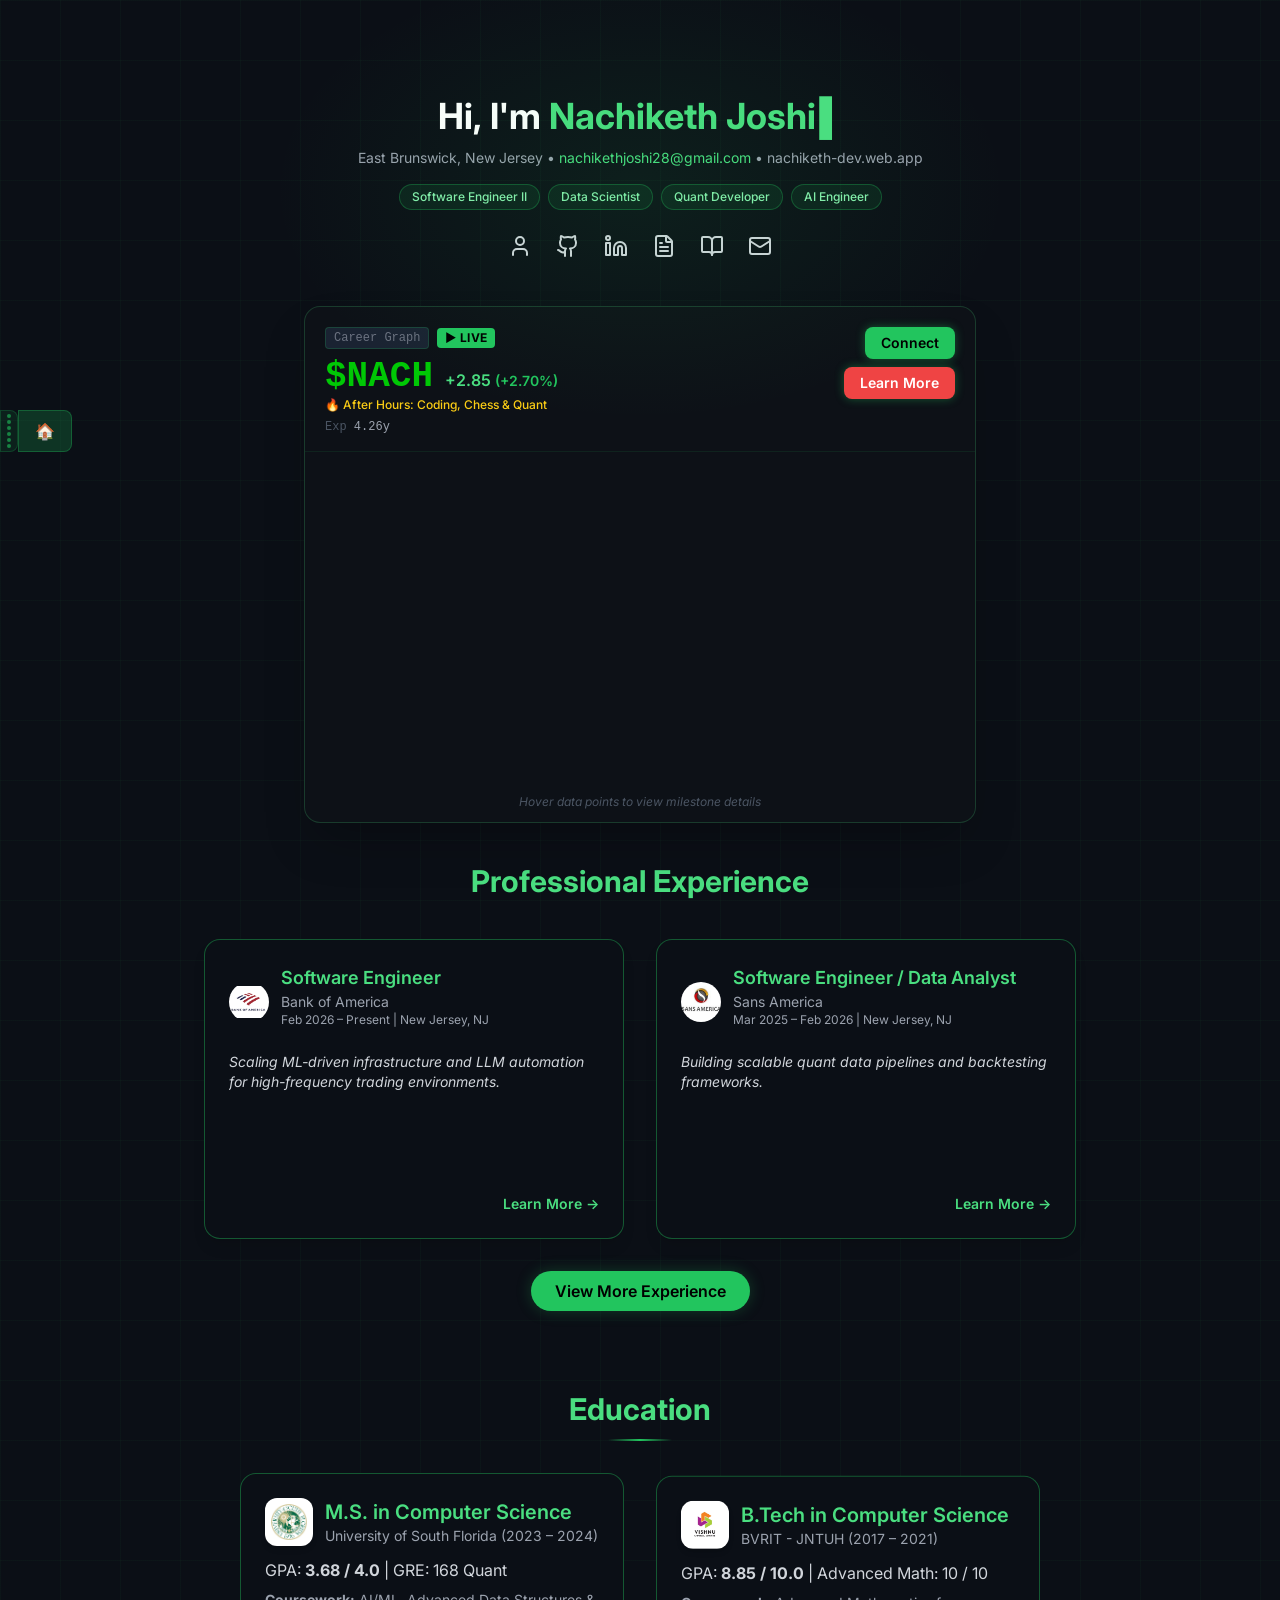
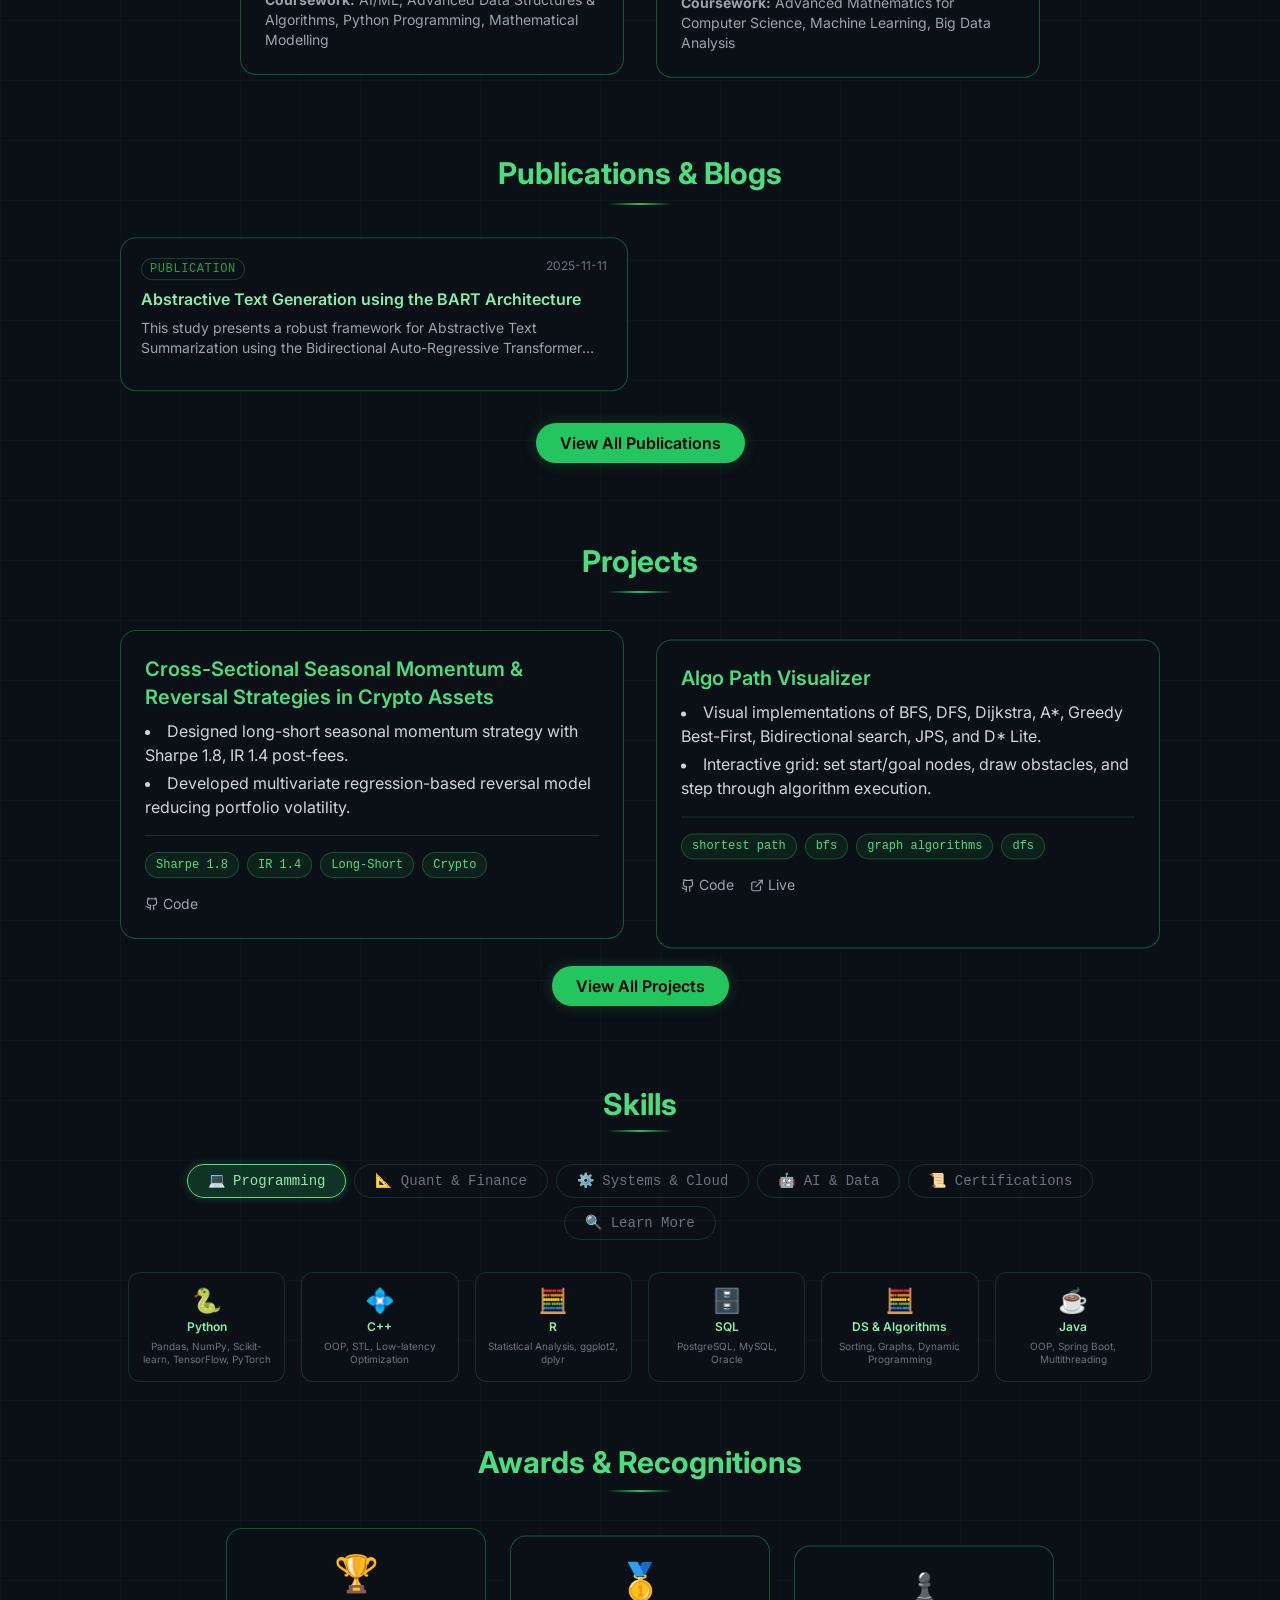
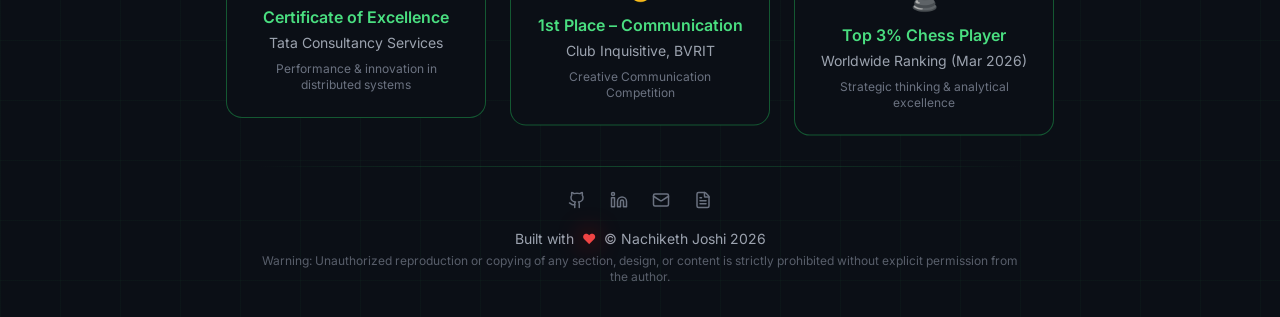
==== commit 5fc6ba10: "deploy: nachikethjoshi28/portfolio@9a9acb9d79e0be954bd6e0d06349a8301872ad77" ====
--- a/index.html
+++ b/index.html
@@ -1 +1 @@
-<!doctype html><html lang="en"><head><meta charset="utf-8"/><link rel="icon" href="./quant-logo.png"/><link rel="apple-touch-icon" href="./quant-logo.png"/><link rel="manifest" href="./manifest.json"/><meta name="viewport" content="width=device-width,initial-scale=1"/><meta name="theme-color" content="#000000"/><meta name="description" content="Web site created using create-react-app"/><link rel="apple-touch-icon" href="./logo192.png"/><link rel="manifest" href="./manifest.json"/><title>Nachiketh Joshi - Quantitative Portfolio</title><script defer="defer" src="./static/js/main.2183cec1.js"></script><link href="./static/css/main.1e63f05b.css" rel="stylesheet"></head><body><noscript>You need to enable JavaScript to run this app.</noscript><div id="root"></div></body></html>+<!doctype html><html lang="en"><head><meta charset="utf-8"/><link rel="icon" href="./quant-logo.png"/><link rel="apple-touch-icon" href="./quant-logo.png"/><link rel="manifest" href="./manifest.json"/><meta name="viewport" content="width=device-width,initial-scale=1"/><meta name="theme-color" content="#000000"/><meta name="description" content="Web site created using create-react-app"/><link rel="apple-touch-icon" href="./logo192.png"/><link rel="manifest" href="./manifest.json"/><title>Nachiketh Joshi - Quantitative Portfolio</title><script defer="defer" src="./static/js/main.ccd01513.js"></script><link href="./static/css/main.1e63f05b.css" rel="stylesheet"></head><body><noscript>You need to enable JavaScript to run this app.</noscript><div id="root"></div></body></html>
